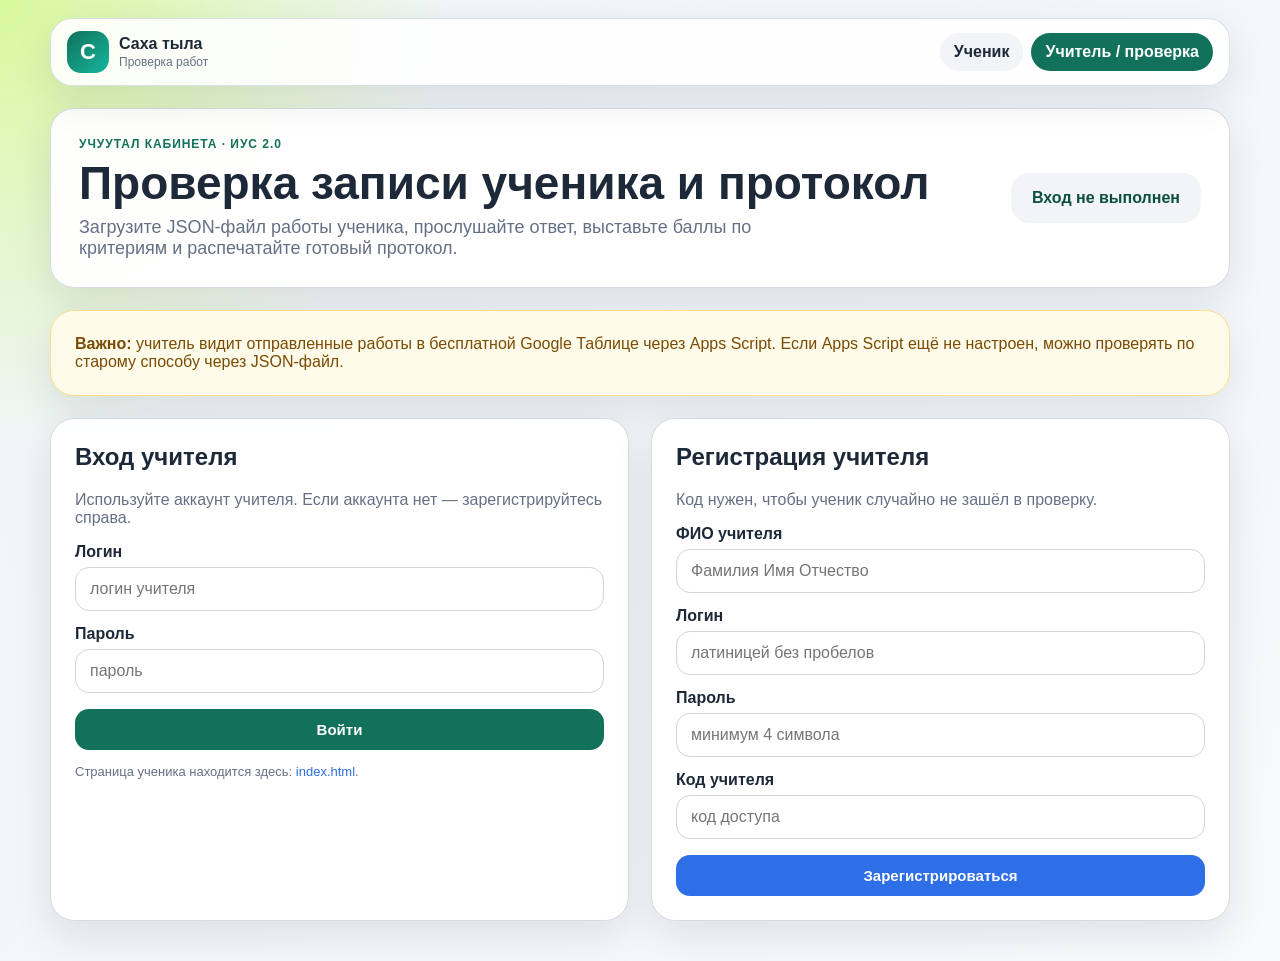
==== expert.html @ 9da02c31 "Add files via upload" ====
<!DOCTYPE html>
<html lang="sah">
<head>
    <meta charset="UTF-8">
    <meta name="viewport" content="width=device-width, initial-scale=1.0">
    <title>Түмүк собеседование — учитель</title>
    <link rel="stylesheet" href="styles.css">
</head>
<body>
    <header class="topbar">
        <a class="brand" href="index.html" aria-label="На главную">
            <span class="brand-mark">С</span>
            <span>
                <strong>Саха тыла</strong>
                <small>Проверка работ</small>
            </span>
        </a>
        <nav class="topnav">
            <a href="index.html">Ученик</a>
            <a class="active" href="expert.html">Учитель / проверка</a>
        </nav>
    </header>

    <main class="container wide">
        <section class="hero-card">
            <div>
                <p class="eyebrow">Учуутал кабинета · ИУС 2.0</p>
                <h1>Проверка записи ученика и протокол</h1>
                <p class="lead">Загрузите JSON-файл работы ученика, прослушайте ответ, выставьте баллы по критериям и распечатайте готовый протокол.</p>
            </div>
            <div class="status-card" id="session-status">Вход не выполнен</div>
        </section>

        <section class="panel alert-info no-print">
            <strong>Важно:</strong> учитель видит отправленные работы в бесплатной Google Таблице через Apps Script. Если Apps Script ещё не настроен, можно проверять по старому способу через JSON-файл.
        </section>

        <section id="auth-view" class="grid two auth-grid">
            <div class="panel">
                <h2>Вход учителя</h2>
                <p class="muted">Используйте аккаунт учителя. Если аккаунта нет — зарегистрируйтесь справа.</p>
                <label>Логин</label>
                <input id="login-name" type="text" autocomplete="username" placeholder="логин учителя">
                <label>Пароль</label>
                <input id="login-password" type="password" autocomplete="current-password" placeholder="пароль">
                <button class="primary full" onclick="loginTeacher()">Войти</button>
                <p class="hint">Страница ученика находится здесь: <a href="index.html">index.html</a>.</p>
            </div>
            <div class="panel">
                <h2>Регистрация учителя</h2>
                <p class="muted">Код нужен, чтобы ученик случайно не зашёл в проверку.</p>
                <label>ФИО учителя</label>
                <input id="reg-fullname" type="text" placeholder="Фамилия Имя Отчество">
                <label>Логин</label>
                <input id="reg-login" type="text" autocomplete="username" placeholder="латиницей без пробелов">
                <label>Пароль</label>
                <input id="reg-password" type="password" autocomplete="new-password" placeholder="минимум 4 символа">
                <label>Код учителя</label>
                <input id="reg-teacher-code" type="password" placeholder="код доступа">
                <button class="secondary full" onclick="registerTeacher()">Зарегистрироваться</button>
            </div>
        </section>

        <section id="teacher-view" class="hidden">
            <div class="teacher-head panel compact">
                <div>
                    <h2 id="teacher-title">Кабинет учителя</h2>
                    <p class="muted">Загрузите работу ученика или заполните протокол вручную.</p>
                </div>
                <button class="danger-light" onclick="logout()">Выйти</button>
            </div>

            <div class="grid teacher-grid">
                <aside class="panel no-print">
                    <h2>1. Отправленные работы</h2>
                    <button class="primary full" onclick="loadAppsScriptSubmissions()">🔄 Показать отправленные работы</button>
                    <button class="ghost full" onclick="checkAppsScriptConnection()">🔎 Проверить подключение</button>
                    <div id="apps-script-teacher-status" class="hint firebase-teacher-status">Если Apps Script настроен, здесь появятся работы учеников.</div>
                    <div id="apps-script-submissions-list" class="work-list"></div>

                    <h2>2. Работа ученика через JSON</h2>
                    <label class="file-drop">
                        <input id="submission-file" type="file" accept="application/json,.json" onchange="importSubmission(event)">
                        <span>⬆ Загрузить JSON-файл ответа</span>
                    </label>
                    <button class="ghost full" onclick="createBlankProtocol()">Создать пустой протокол</button>
                    <div id="import-info" class="result-box hidden"></div>

                    <h2>3. Аудио</h2>
                    <audio id="student-audio" controls class="full-audio"></audio>
                    <p id="audio-hint" class="hint">После загрузки работы здесь появится запись ученика.</p>

                    <h2>4. Комментарий учителя</h2>
                    <textarea id="teacher-comment" rows="5" placeholder="Замечания, рекомендации, что улучшить"></textarea>
                </aside>

                <section class="panel protocol-panel" id="protocol-print-area">
                    <div class="protocol-header">
                        <div>
                            <p class="eyebrow">Боротокуол</p>
                            <h1>Түмүк собеседование сыанабылын боротокуола</h1>
                        </div>
                        <div class="verdict-card" id="verdict">БАРЫТА ТУРУОРУЛЛА ИЛИК</div>
                    </div>

                    <div class="student-form grid three">
                        <label>Ученик<input id="student-name" type="text" placeholder="ФИО ученика" oninput="refreshProtocol()"></label>
                        <label>Класс<input id="student-class" type="text" placeholder="9А" oninput="refreshProtocol()"></label>
                        <label>Задание<input id="task-title" type="text" placeholder="Задание" oninput="refreshProtocol()"></label>
                    </div>

                    <div id="criteria-list" class="criteria-list"></div>

                    <div class="score-footer">
                        <div>
                            <span>Уопсай балл</span>
                            <strong><span id="total-score">0</span> / 16</strong>
                        </div>
                        <div>
                            <span>Дата проверки</span>
                            <strong id="check-date"></strong>
                        </div>
                    </div>

                    <div class="print-comment">
                        <h3>Комментарий учителя</h3>
                        <p id="print-comment-text">—</p>
                    </div>

                    <div class="buttons no-print protocol-actions">
                        <button class="secondary" onclick="saveCheckResult()">💾 Сохранить результат</button>
                        <button class="primary" onclick="exportProtocol()">⬇ Скачать протокол</button>
                        <button onclick="window.print()">🖨️ Печать</button>
                    </div>
                </section>
            </div>


            <section class="panel no-print task-editor-panel">
                <h2>Редактор заданий для ученика</h2>
                <p class="muted">Здесь можно менять тексты заданий, инструкции и время. После сохранения ученик увидит новые задания на главной странице.</p>
                <div class="buttons protocol-actions">
                    <button class="primary" onclick="loadTasksEditor()">🔄 Загрузить задания</button>
                    <button class="ghost" onclick="resetTasksToDefault()">↩ Вернуть пример 8 класса</button>
                </div>
                <div id="tasks-editor-status" class="hint firebase-teacher-status">Задания хранятся в листе <strong>tasks</strong> Google Таблицы.</div>
                <div id="tasks-editor-list" class="task-editor-list"></div>
            </section>

            <section class="panel no-print">
                <h2>Сохранённые проверки в этом браузере</h2>
                <div id="saved-results" class="saved-list"></div>
            </section>
        </section>
    </main>

    <div id="toast" class="toast hidden"></div>
    <script src="apps-script-config.js"></script>

    <script>
        const TEACHER_CODE = "SAHA2026";
        const USERS_KEY = "saha_exam_users_v2";
        const SESSION_KEY = "saha_exam_session_v2";
        const RESULTS_KEY = "saha_exam_results_v2";
        const APPS_SCRIPT_FALLBACK_MESSAGE = "Apps Script не настроен. Заполните apps-script-config.js или загрузите JSON-файл.";

        const criteria = [
            { group: "1 сорудах. Тэкиһи ааҕыы (ИЧ)", items: [
                { code: "ИЧ1", text: "Ааҕыы интонацията сөп түбэһэр", score: 1 },
                { code: "ИЧ2", text: "Тэми батыһан сөпкө ааҕыы", score: 1 }
            ]},
            { group: "2 сорудах. Тэкиһи кэпсээһин (ИП)", items: [
                { code: "ИП1", text: "Сүрүн санаалары барытын эттэ", score: 2 },
                { code: "ИП2", text: "Сыыһа өйдөбүлү киллэрбэтэ", score: 1 },
                { code: "ИП3", text: "Цитатаны сөпкө туттубут", score: 1 },
                { code: "ИП4", text: "Цитатаны уган кэпсииригэр сыыспыта суох", score: 1 }
            ]},
            { group: "3 сорудах. Монолог (ИМ)", items: [
                { code: "ИМ1", text: "Сорудаҕы толордо, 10-тан тахса этии", score: 1 },
                { code: "ИМ2", text: "Этиилэр логика өттүнэн сөптөр", score: 1 },
                { code: "ИМ3", text: "Тыл арааһын сөпкө туттуу", score: 1 }
            ]},
            { group: "4 сорудах. Диалог (ИД)", items: [
                { code: "ИД1", text: "Ыйытыыларга толору хоруйдаата", score: 1 },
                { code: "ИД2", text: "Саҥарар култууратын тутуста", score: 1 }
            ]},
            { group: "Саҥа таба иһиллиитэ уонна грамотноһа (Р)", items: [
                { code: "Р1", text: "Грамматика сыыһата суох", score: 1 },
                { code: "Р2", text: "Тыллары сөпкө туттуу", score: 1 },
                { code: "Р3", text: "Орфоэпия сыыһата суох", score: 1 },
                { code: "Р4", text: "Тыл ситимэ сөпкө тутуллубут", score: 1 },
                { code: "Р5", text: "Саҥарыы тэмигэр сыыһа суох", score: 1 }
            ]}
        ];

        let currentUser = null;
        let currentSubmission = null;

        function getUsers() {
            return JSON.parse(localStorage.getItem(USERS_KEY) || "[]");
        }

        function saveUsers(users) {
            localStorage.setItem(USERS_KEY, JSON.stringify(users));
        }

        async function hashPassword(value) {
            if (window.crypto && crypto.subtle) {
                const data = new TextEncoder().encode(value);
                const hash = await crypto.subtle.digest("SHA-256", data);
                return Array.from(new Uint8Array(hash)).map(b => b.toString(16).padStart(2, "0")).join("");
            }
            return btoa(unescape(encodeURIComponent(value)));
        }

        function makeId(prefix) {
            return prefix + "-" + Date.now().toString(36) + "-" + Math.random().toString(36).slice(2, 8);
        }

        function showToast(message, type = "ok") {
            const toast = document.getElementById("toast");
            toast.textContent = message;
            toast.className = "toast " + type;
            setTimeout(() => toast.className = "toast hidden", 3200);
        }

        function getAppsScriptUrl() {
            const rawUrl = String(window.APPS_SCRIPT_WEB_APP_URL || "").trim();
            if (!rawUrl) return "";
            return rawUrl.replace(/\/dev(\?.*)?$/, "/exec").replace(/\?.*$/, "");
        }

        function isAppsScriptConfigured() {
            const url = getAppsScriptUrl();
            return Boolean(url && (url.startsWith("https://script.google.com/") || url.startsWith("https://script.googleusercontent.com/")));
        }

        function setAppsScriptTeacherStatus(message, type = "") {
            const box = document.getElementById("apps-script-teacher-status");
            if (!box) return;
            box.textContent = message;
            box.className = "hint firebase-teacher-status " + type;
        }

        function appsScriptJsonp(action, params = {}) {
            return new Promise((resolve, reject) => {
                if (!isAppsScriptConfigured()) {
                    reject(new Error("Apps Script не настроен"));
                    return;
                }
                const callbackName = "iusCallback_" + Date.now() + "_" + Math.random().toString(36).slice(2);
                const query = new URLSearchParams({
                    action,
                    token: window.APPS_SCRIPT_TOKEN || "IUS2026",
                    callback: callbackName,
                    _: Date.now().toString(),
                    ...params
                });
                const script = document.createElement("script");
                const cleanup = () => {
                    delete window[callbackName];
                    script.remove();
                };
                window[callbackName] = data => {
                    cleanup();
                    resolve(data);
                };
                script.onerror = () => {
                    cleanup();
                    reject(new Error("Не удалось получить ответ Apps Script"));
                };
                script.src = getAppsScriptUrl() + "?" + query.toString();
                document.body.appendChild(script);
            });
        }

        async function postToAppsScript(action, payload) {
            if (!isAppsScriptConfigured()) throw new Error("Apps Script не настроен");
            await fetch(window.APPS_SCRIPT_WEB_APP_URL, {
                method: "POST",
                mode: "no-cors",
                headers: { "Content-Type": "text/plain;charset=utf-8" },
                body: JSON.stringify({ app: "saha-exam-v2", action, token: window.APPS_SCRIPT_TOKEN || "IUS2026", ...payload })
            });
        }

        function formatDateTime(value) {
            if (!value) return "—";
            try { return new Date(value).toLocaleString("ru-RU"); }
            catch (error) { return "—"; }
        }

        async function registerTeacher() {
            const fullName = document.getElementById("reg-fullname").value.trim();
            const login = document.getElementById("reg-login").value.trim().toLowerCase();
            const password = document.getElementById("reg-password").value;
            const teacherCode = document.getElementById("reg-teacher-code").value.trim();

            if (!fullName || !login || !password) return showToast("Заполните ФИО, логин и пароль", "error");
            if (password.length < 4) return showToast("Пароль должен быть минимум 4 символа", "error");
            if (teacherCode !== TEACHER_CODE) return showToast("Неверный код учителя", "error");

            const users = getUsers();
            if (users.some(user => user.login === login)) return showToast("Такой логин уже есть", "error");

            const user = {
                id: makeId("teacher"),
                role: "teacher",
                fullName,
                className: "",
                login,
                passwordHash: await hashPassword(password),
                createdAt: new Date().toISOString()
            };
            users.push(user);
            saveUsers(users);
            localStorage.setItem(SESSION_KEY, JSON.stringify({ userId: user.id }));
            showToast("Регистрация выполнена");
            startSession(user);
        }

        async function loginTeacher() {
            const login = document.getElementById("login-name").value.trim().toLowerCase();
            const password = document.getElementById("login-password").value;
            const passwordHash = await hashPassword(password);
            const user = getUsers().find(item => item.login === login && item.role === "teacher" && item.passwordHash === passwordHash);
            if (!user) return showToast("Логин или пароль неверный", "error");
            localStorage.setItem(SESSION_KEY, JSON.stringify({ userId: user.id }));
            startSession(user);
        }

        function restoreSession() {
            const session = JSON.parse(localStorage.getItem(SESSION_KEY) || "null");
            if (!session) return;
            const user = getUsers().find(item => item.id === session.userId);
            if (!user || user.role !== "teacher") return;
            startSession(user);
        }

        function startSession(user) {
            currentUser = user;
            document.getElementById("auth-view").classList.add("hidden");
            document.getElementById("teacher-view").classList.remove("hidden");
            document.getElementById("session-status").textContent = user.fullName;
            document.getElementById("teacher-title").textContent = `Кабинет учителя: ${user.fullName}`;
            renderCriteria();
            createBlankProtocol();
            renderSavedResults();
            if (isAppsScriptConfigured()) {
                loadAppsScriptSubmissions();
                loadTasksEditor();
            } else {
                setAppsScriptTeacherStatus("Apps Script пока не настроен. Работы можно загрузить через JSON-файл.");
            }
        }

        function logout() {
            localStorage.removeItem(SESSION_KEY);
            location.reload();
        }

        function renderCriteria() {
            const list = document.getElementById("criteria-list");
            list.innerHTML = criteria.map((group, groupIndex) => `
                <section class="criteria-group">
                    <h3>${group.group}</h3>
                    ${group.items.map((item, itemIndex) => `
                        <label class="criterion">
                            <input type="checkbox" class="score" data-code="${item.code}" data-score="${item.score}" onchange="calcTotal()">
                            <span><strong>${item.code}</strong> ${item.text}</span>
                            <em>${item.score} балл${item.score > 1 ? "а" : ""}</em>
                        </label>
                    `).join("")}
                </section>
            `).join("");
            calcTotal();
        }

        function calcTotal() {
            let total = 0;
            document.querySelectorAll(".score").forEach(box => {
                if (box.checked) total += Number(box.dataset.score || 0);
            });
            document.getElementById("total-score").textContent = total;
            const verdict = document.getElementById("verdict");
            if (total >= 10) {
                verdict.textContent = "ЗАЧЁТ 🎉";
                verdict.className = "verdict-card ok";
            } else if (total === 0) {
                verdict.textContent = "БАРЫТА ТУРУОРУЛЛА ИЛИК";
                verdict.className = "verdict-card";
            } else {
                verdict.textContent = "НЕЗАЧЁТ ❌";
                verdict.className = "verdict-card bad";
            }
            refreshProtocol();
        }

        function applySubmissionData(data, sourceLabel = "Работа ученика") {
            if (data.type !== "student-submission" || !data.student || !data.audio) {
                showToast("Это не файл работы ученика", "error");
                return false;
            }
            currentSubmission = data;
            document.getElementById("student-name").value = data.student.fullName || "";
            document.getElementById("student-class").value = data.student.className || "";
            document.getElementById("task-title").value = data.task?.title || "";
            const audioSrc = data.audio.dataUrl || data.audio.directUrl || data.audio.fileUrl || "";
            document.getElementById("student-audio").src = audioSrc;
            document.getElementById("audio-hint").textContent = data.audioError
                ? `Работа пришла, но аудио не сохранилось: ${data.audioError}`
                : `Файл: ${data.audio.fileName || "аудио"}`;
            const importInfo = document.getElementById("import-info");
            importInfo.classList.remove("hidden");
            const infoLines = [
                sourceLabel,
                `Ученик: ${data.student.fullName || "—"}`,
                `Класс: ${data.student.className || "—"}`,
                `Задание: ${data.task?.title || "—"}`,
                `Отправлено: ${formatDateTime(data.sentAt || data.createdAt)}`,
                `Комментарий ученика: ${data.note || "—"}`
            ];
            if (data.audioError) infoLines.push(`Ошибка аудио: ${data.audioError}`);
            importInfo.textContent = infoLines.join("\n");
            clearScores();
            refreshProtocol();
            showToast("Работа ученика загружена");
            return true;
        }

        function importSubmission(event) {
            const file = event.target.files[0];
            if (!file) return;
            const reader = new FileReader();
            reader.onload = () => {
                try {
                    const data = JSON.parse(reader.result);
                    applySubmissionData(data, "Работа из JSON-файла");
                } catch (error) {
                    showToast("Не удалось прочитать JSON-файл", "error");
                }
            };
            reader.readAsText(file, "utf-8");
        }

        async function checkAppsScriptConnection() {
            if (!isAppsScriptConfigured()) {
                setAppsScriptTeacherStatus(APPS_SCRIPT_FALLBACK_MESSAGE, "error");
                return;
            }
            setAppsScriptTeacherStatus("Проверяем подключение...");
            try {
                const response = await appsScriptJsonp("ping");
                if (!response || !response.ok) throw new Error(response?.error || "Нет ответа");
                setAppsScriptTeacherStatus(`Подключение работает. В таблице строк: ${response.count || 0}`);
                showToast("Apps Script подключён");
            } catch (error) {
                console.error(error);
                setAppsScriptTeacherStatus("Подключение не работает: " + (error.message || error), "error");
            }
        }

        async function loadAppsScriptSubmissions() {
            const list = document.getElementById("apps-script-submissions-list");
            list.innerHTML = "";
            if (!isAppsScriptConfigured()) {
                setAppsScriptTeacherStatus(APPS_SCRIPT_FALLBACK_MESSAGE, "error");
                return;
            }
            setAppsScriptTeacherStatus("Загружаем отправленные работы...");
            try {
                const response = await appsScriptJsonp("list", { limit: "30" });
                if (!response || !response.ok) throw new Error(response?.error || "Ошибка Apps Script");
                const rows = response.items || [];
                if (!rows.length) {
                    setAppsScriptTeacherStatus("Пока нет отправленных работ.");
                    return;
                }
                setAppsScriptTeacherStatus(`Найдено работ: ${rows.length}`);
                list.innerHTML = rows.map(data => `
                    <div class="work-card">
                        <strong>${escapeHTML(data.student?.fullName || "Без имени")}</strong>
                        <span>${escapeHTML(data.student?.className || "—")} · ${escapeHTML(data.task?.title || "Задание")} · ${formatDateTime(data.sentAt || data.createdAt)}</span>
                        <em>${data.status === "checked" ? "Проверено" : (data.audioError ? "Пришла без аудио" : "Ожидает проверки")}</em>
                        <button class="ghost full" onclick="openAppsScriptSubmission('${escapeHTML(data.id)}')">Открыть работу</button>
                    </div>
                `).join("");
            } catch (error) {
                console.error(error);
                setAppsScriptTeacherStatus("Не удалось загрузить работы. Проверьте ссылку Apps Script и доступ к веб-приложению.", "error");
            }
        }

        async function openAppsScriptSubmission(id) {
            if (!isAppsScriptConfigured()) return showToast("Apps Script не настроен", "error");
            try {
                const response = await appsScriptJsonp("get", { id });
                if (!response || !response.ok || !response.item) throw new Error(response?.error || "Работа не найдена");
                const data = response.item;
                data.appsScriptId = id;
                applySubmissionData(data, "Работа из общей Google Таблицы");
            } catch (error) {
                console.error(error);
                showToast("Не удалось открыть работу", "error");
            }
        }


        function setTasksEditorStatus(message, type = "") {
            const box = document.getElementById("tasks-editor-status");
            if (!box) return;
            box.textContent = message;
            box.className = "hint firebase-teacher-status " + type;
        }

        function escapeAttr(value) {
            return escapeHTML(value).replace(/\n/g, "&#10;");
        }

        async function loadTasksEditor() {
            const box = document.getElementById("tasks-editor-list");
            if (!box) return;
            if (!isAppsScriptConfigured()) {
                setTasksEditorStatus("Apps Script не настроен. Задания можно будет менять после подключения apps-script-config.js", "error");
                return;
            }
            setTasksEditorStatus("Загружаем задания из Google Таблицы...");
            try {
                const response = await appsScriptJsonp("tasks");
                if (!response || !response.ok) throw new Error(response?.error || "Ошибка загрузки заданий");
                const tasks = response.tasks || [];
                if (!tasks.length) {
                    box.innerHTML = "<p class='muted'>Заданий пока нет.</p>";
                    return;
                }
                setTasksEditorStatus(`Заданий загружено: ${tasks.length}. Можно редактировать и сохранять.`);
                box.innerHTML = tasks.map((task, idx) => renderTaskEditorCard(task, idx)).join("");
            } catch (error) {
                console.error(error);
                setTasksEditorStatus("Не удалось загрузить задания. Проверьте Code.gs и новое развертывание.", "error");
            }
        }

        function renderTaskEditorCard(task, idx) {
            const id = escapeHTML(task.id || ("task-" + (idx + 1)));
            const prefix = "edit-" + id.replace(/[^A-Za-z0-9_-]/g, "_");
            return `
                <div class="task-editor-card" data-task-id="${id}" data-prefix="${prefix}">
                    <div class="task-editor-head">
                        <h3>${escapeHTML(task.order || idx + 1)}. ${escapeHTML(task.title || "Задание")}</h3>
                        <button class="secondary" onclick="saveTaskFromEditor('${id}', '${prefix}')">💾 Сохранить задание</button>
                    </div>
                    <div class="grid three">
                        <label>Порядок<input id="${prefix}-order" type="number" min="1" value="${escapeAttr(task.order || idx + 1)}"></label>
                        <label>Короткое название<input id="${prefix}-shortTitle" type="text" value="${escapeAttr(task.shortTitle || "")}" placeholder="Например: Ааҕыы"></label>
                        <label>Тип
                            <select id="${prefix}-mode">
                                <option value="reading" ${task.mode === "reading" ? "selected" : ""}>Чтение</option>
                                <option value="retell" ${task.mode === "retell" ? "selected" : ""}>Пересказ</option>
                                <option value="monologue" ${task.mode === "monologue" ? "selected" : ""}>Монолог</option>
                                <option value="dialogue" ${task.mode === "dialogue" ? "selected" : ""}>Диалог</option>
                            </select>
                        </label>
                    </div>
                    <div class="grid two">
                        <label>Подготовка, секунд<input id="${prefix}-prep" type="number" min="0" value="${escapeAttr(task.prep || 0)}"></label>
                        <label>Ответ, секунд<input id="${prefix}-answer" type="number" min="30" value="${escapeAttr(task.answer || 180)}"></label>
                    </div>
                    <label>Полное название задания<input id="${prefix}-title" type="text" value="${escapeAttr(task.title || "")}"></label>
                    <label>Инструкция ученику<textarea id="${prefix}-instruction" rows="4">${escapeHTML(task.instruction || "")}</textarea></label>
                    <label>Текст / тема / вопросы<textarea id="${prefix}-content" rows="10">${escapeHTML(task.content || "")}</textarea></label>
                </div>
            `;
        }

        function collectTaskFromEditor(taskId, prefix) {
            return {
                id: taskId,
                order: Number(document.getElementById(prefix + "-order").value || 1),
                shortTitle: document.getElementById(prefix + "-shortTitle").value.trim(),
                mode: document.getElementById(prefix + "-mode").value,
                prep: Number(document.getElementById(prefix + "-prep").value || 0),
                answer: Number(document.getElementById(prefix + "-answer").value || 180),
                title: document.getElementById(prefix + "-title").value.trim(),
                instruction: document.getElementById(prefix + "-instruction").value,
                content: document.getElementById(prefix + "-content").value
            };
        }

        function postToAppsScriptByForm(payload) {
            return new Promise((resolve, reject) => {
                if (!isAppsScriptConfigured()) return reject(new Error("Apps Script не настроен"));
                const iframeName = "iusTeacherFrame_" + Date.now();
                const iframe = document.createElement("iframe");
                iframe.name = iframeName;
                iframe.style.display = "none";
                const form = document.createElement("form");
                form.method = "POST";
                form.action = getAppsScriptUrl();
                form.target = iframeName;
                form.enctype = "application/x-www-form-urlencoded";
                form.style.display = "none";
                const input = document.createElement("input");
                input.type = "hidden";
                input.name = "payload";
                input.value = JSON.stringify(payload);
                form.appendChild(input);
                let finished = false;
                const cleanup = () => setTimeout(() => { form.remove(); iframe.remove(); }, 1000);
                iframe.onload = () => { if (!finished) { finished = true; cleanup(); resolve(); } };
                document.body.appendChild(iframe);
                document.body.appendChild(form);
                form.submit();
                setTimeout(() => { if (!finished) { finished = true; cleanup(); resolve(); } }, 4500);
            });
        }

        async function saveTaskFromEditor(taskId, prefix) {
            try {
                const task = collectTaskFromEditor(taskId, prefix);
                if (!task.title) return showToast("Введите название задания", "error");
                setTasksEditorStatus("Сохраняем задание...");
                await postToAppsScriptByForm({ app: "saha-exam-v2", action: "saveTask", task });
                showToast("Задание сохранено");
                setTimeout(loadTasksEditor, 900);
            } catch (error) {
                console.error(error);
                setTasksEditorStatus("Не удалось сохранить задание. Проверьте Apps Script и развертывание.", "error");
                showToast("Не удалось сохранить задание", "error");
            }
        }

        async function resetTasksToDefault() {
            if (!confirm("Вернуть примерные задания 8 класса? Ваши текущие тексты будут заменены.")) return;
            try {
                setTasksEditorStatus("Возвращаем примерные задания...");
                await postToAppsScriptByForm({ app: "saha-exam-v2", action: "resetTasks" });
                showToast("Задания возвращены");
                setTimeout(loadTasksEditor, 900);
            } catch (error) {
                console.error(error);
                showToast("Не удалось вернуть задания", "error");
            }
        }

        function createBlankProtocol() {
            currentSubmission = null;
            document.getElementById("student-name").value = "";
            document.getElementById("student-class").value = "";
            document.getElementById("task-title").value = "";
            document.getElementById("student-audio").removeAttribute("src");
            document.getElementById("audio-hint").textContent = "После загрузки работы здесь появится запись ученика.";
            document.getElementById("import-info").classList.add("hidden");
            document.getElementById("import-info").textContent = "";
            document.getElementById("teacher-comment").value = "";
            clearScores();
            refreshProtocol();
        }

        function clearScores() {
            document.querySelectorAll(".score").forEach(box => box.checked = false);
            calcTotal();
        }

        function refreshProtocol() {
            document.getElementById("check-date").textContent = new Date().toLocaleDateString("ru-RU");
            const comment = document.getElementById("teacher-comment")?.value.trim();
            document.getElementById("print-comment-text").textContent = comment || "—";
        }

        document.addEventListener("input", event => {
            if (event.target && event.target.id === "teacher-comment") refreshProtocol();
        });

        function collectResult() {
            const selected = Array.from(document.querySelectorAll(".score"))
                .filter(box => box.checked)
                .map(box => ({ code: box.dataset.code, score: Number(box.dataset.score) }));
            const total = selected.reduce((sum, item) => sum + item.score, 0);
            return {
                app: "saha-exam-v2",
                type: "teacher-result",
                version: 2,
                id: makeId("result"),
                checkedAt: new Date().toISOString(),
                teacher: { id: currentUser.id, fullName: currentUser.fullName, login: currentUser.login },
                student: {
                    fullName: document.getElementById("student-name").value.trim(),
                    className: document.getElementById("student-class").value.trim()
                },
                taskTitle: document.getElementById("task-title").value.trim(),
                selected,
                total,
                maxTotal: 16,
                verdict: total >= 10 ? "ЗАЧЁТ" : "НЕЗАЧЁТ",
                teacherComment: document.getElementById("teacher-comment").value.trim(),
                sourceSubmissionId: currentSubmission?.id || null,
                sourceAppsScriptId: currentSubmission?.appsScriptId || currentSubmission?.id || null
            };
        }

        async function saveCheckResult() {
            const result = collectResult();
            if (!result.student.fullName) return showToast("Укажите ФИО ученика", "error");
            const saved = JSON.parse(localStorage.getItem(RESULTS_KEY) || "[]");
            saved.unshift(result);
            localStorage.setItem(RESULTS_KEY, JSON.stringify(saved.slice(0, 50)));
            renderSavedResults();

            if (result.sourceAppsScriptId && isAppsScriptConfigured()) {
                try {
                    await postToAppsScript("saveResult", {
                        submissionId: result.sourceAppsScriptId,
                        result: {
                            status: "checked",
                            checkedAt: result.checkedAt,
                            teacher: result.teacher,
                            total: result.total,
                            maxTotal: result.maxTotal,
                            verdict: result.verdict,
                            teacherComment: result.teacherComment,
                            selected: result.selected
                        }
                    });
                    loadAppsScriptSubmissions();
                    showToast("Результат сохранён и отмечен в Google Таблице");
                    return;
                } catch (error) {
                    console.error(error);
                    showToast("Сохранено в браузере, но не удалось обновить Google Таблицу", "warn");
                    return;
                }
            }
            showToast("Результат сохранён в этом браузере");
        }

        function exportProtocol() {
            const result = collectResult();
            if (!result.student.fullName) return showToast("Укажите ФИО ученика", "error");
            const html = `<!DOCTYPE html><html lang="ru"><head><meta charset="UTF-8"><title>Протокол проверки</title><style>
                body{font-family:Arial,sans-serif;line-height:1.5;padding:30px;color:#111} h1{text-align:center} table{width:100%;border-collapse:collapse;margin-top:20px}td,th{border:1px solid #999;padding:8px;text-align:left}.ok{color:#14883f}.bad{color:#b42318}.total{font-size:22px;font-weight:bold}
            </style></head><body>
                <h1>Түмүк собеседование сыанабылын боротокуола</h1>
                <p><strong>Ученик:</strong> ${escapeHTML(result.student.fullName)}</p>
                <p><strong>Класс:</strong> ${escapeHTML(result.student.className || "—")}</p>
                <p><strong>Задание:</strong> ${escapeHTML(result.taskTitle || "—")}</p>
                <p><strong>Учитель:</strong> ${escapeHTML(result.teacher.fullName)}</p>
                <p><strong>Дата:</strong> ${new Date(result.checkedAt).toLocaleString("ru-RU")}</p>
                <table><tr><th>Критерий</th><th>Балл</th></tr>
                    ${criteria.flatMap(group => group.items).map(item => {
                        const found = result.selected.find(s => s.code === item.code);
                        return `<tr><td>${item.code} — ${escapeHTML(item.text)}</td><td>${found ? item.score : 0}</td></tr>`;
                    }).join("")}
                </table>
                <p class="total">Итого: ${result.total} / ${result.maxTotal}</p>
                <h2 class="${result.total >= 10 ? "ok" : "bad"}">${result.verdict}</h2>
                <h3>Комментарий учителя</h3><p>${escapeHTML(result.teacherComment || "—")}</p>
            </body></html>`;
            const safeName = (result.student.fullName || "protocol").replace(/[^А-Яа-яA-Za-z0-9_-]+/g, "_");
            downloadFile(html, `протокол_${safeName}.html`, "text/html;charset=utf-8");
            showToast("Протокол скачан");
        }

        function renderSavedResults() {
            const box = document.getElementById("saved-results");
            const saved = JSON.parse(localStorage.getItem(RESULTS_KEY) || "[]");
            if (!saved.length) {
                box.innerHTML = "<p class='muted'>Пока нет сохранённых проверок.</p>";
                return;
            }
            box.innerHTML = saved.map(item => `
                <div class="saved-item">
                    <strong>${escapeHTML(item.student.fullName || "Без имени")}</strong>
                    <span>${escapeHTML(item.student.className || "—")} · ${item.total}/16 · ${item.verdict}</span>
                    <small>${new Date(item.checkedAt).toLocaleString("ru-RU")}</small>
                </div>
            `).join("");
        }

        function downloadFile(content, filename, type) {
            const blob = new Blob([content], { type });
            const url = URL.createObjectURL(blob);
            const link = document.createElement("a");
            link.href = url;
            link.download = filename;
            document.body.appendChild(link);
            link.click();
            link.remove();
            URL.revokeObjectURL(url);
        }

        function escapeHTML(value) {
            return String(value || "").replace(/[&<>'"]/g, char => ({
                "&": "&amp;", "<": "&lt;", ">": "&gt;", "'": "&#39;", '"': "&quot;"
            }[char]));
        }

        restoreSession();
    </script>
</body>
</html>
---- styles.css ----
:root {
    --bg: #eef4f8;
    --card: #ffffff;
    --text: #1d2939;
    --muted: #667085;
    --line: #d0d5dd;
    --primary: #12715b;
    --primary-dark: #0b4f41;
    --secondary: #2e6ee6;
    --danger: #d92d20;
    --warning: #f79009;
    --ok-bg: #ecfdf3;
    --bad-bg: #fef3f2;
    --shadow: 0 14px 40px rgba(16, 24, 40, 0.10);
}

* { box-sizing: border-box; }

body {
    margin: 0;
    font-family: Arial, "Noto Sans", sans-serif;
    background: radial-gradient(circle at top left, #d9f99d 0, transparent 28%), linear-gradient(135deg, #eef4f8 0%, #f8fafc 100%);
    color: var(--text);
    min-height: 100vh;
}

a { color: var(--secondary); text-decoration: none; }
a:hover { text-decoration: underline; }

.topbar {
    width: min(1180px, calc(100% - 32px));
    margin: 18px auto 0;
    display: flex;
    justify-content: space-between;
    align-items: center;
    gap: 16px;
    background: rgba(255,255,255,0.88);
    backdrop-filter: blur(8px);
    border: 1px solid rgba(208,213,221,0.75);
    border-radius: 22px;
    padding: 12px 16px;
    box-shadow: var(--shadow);
}

.brand {
    display: inline-flex;
    align-items: center;
    gap: 10px;
    color: var(--text);
}
.brand:hover { text-decoration: none; }
.brand-mark {
    width: 42px;
    height: 42px;
    border-radius: 14px;
    background: linear-gradient(135deg, var(--primary), #15b79e);
    color: white;
    display: grid;
    place-items: center;
    font-weight: 800;
    font-size: 22px;
}
.brand small { display: block; color: var(--muted); font-size: 12px; margin-top: 2px; }

.topnav { display: flex; gap: 8px; flex-wrap: wrap; justify-content: flex-end; }
.topnav a {
    color: var(--text);
    padding: 10px 14px;
    border-radius: 999px;
    background: #f2f4f7;
    font-weight: 700;
}
.topnav a.active, .topnav a:hover {
    background: var(--primary);
    color: white;
    text-decoration: none;
}

.container {
    width: min(1180px, calc(100% - 32px));
    margin: 22px auto 40px;
}
.container.wide { max-width: 1180px; }

.hero-card, .panel, .task-box, .controls-box {
    background: rgba(255,255,255,0.95);
    border: 1px solid rgba(208,213,221,0.85);
    border-radius: 24px;
    box-shadow: var(--shadow);
}

.hero-card {
    padding: 28px;
    display: flex;
    justify-content: space-between;
    align-items: center;
    gap: 24px;
    margin-bottom: 22px;
}

.eyebrow {
    margin: 0 0 8px;
    color: var(--primary);
    text-transform: uppercase;
    letter-spacing: .08em;
    font-size: 12px;
    font-weight: 800;
}

h1, h2, h3 { color: #1d2939; }
h1 { margin: 0 0 10px; font-size: clamp(28px, 4vw, 46px); line-height: 1.05; }
h2 { margin-top: 0; }
.lead { color: var(--muted); font-size: 18px; margin: 0; max-width: 760px; }
.muted, .hint { color: var(--muted); }
.hint { font-size: 13px; line-height: 1.45; }
.center { text-align: center; }

.status-card {
    min-width: 190px;
    padding: 16px;
    background: #f2f4f7;
    border-radius: 18px;
    text-align: center;
    font-weight: 800;
    color: var(--primary-dark);
}

.grid { display: grid; gap: 22px; }
.grid.two { grid-template-columns: repeat(2, minmax(0, 1fr)); }
.grid.three { grid-template-columns: repeat(3, minmax(0, 1fr)); }
.main-grid { grid-template-columns: minmax(0, 1fr) 360px; align-items: start; }
.teacher-grid { grid-template-columns: 360px minmax(0, 1fr); align-items: start; }

.panel { padding: 24px; }
.panel.compact {
    display: flex;
    justify-content: space-between;
    align-items: center;
    gap: 16px;
    margin-bottom: 22px;
}

label { display: block; margin: 14px 0 6px; font-weight: 700; }
input, select, textarea {
    width: 100%;
    border: 1px solid var(--line);
    border-radius: 14px;
    padding: 12px 14px;
    font: inherit;
    background: white;
    color: var(--text);
}
textarea { resize: vertical; }
input:focus, select:focus, textarea:focus {
    outline: 3px solid rgba(18,113,91,.16);
    border-color: var(--primary);
}

button {
    border: 0;
    border-radius: 14px;
    padding: 12px 18px;
    cursor: pointer;
    font-weight: 800;
    font-size: 15px;
    background: #e4e7ec;
    color: var(--text);
    transition: transform .08s ease, filter .15s ease;
}
button:hover { filter: brightness(.98); }
button:active { transform: translateY(1px); }
button:disabled { background: #d0d5dd !important; color: #667085 !important; cursor: not-allowed; }
button.primary { background: var(--primary); color: white; }
button.secondary { background: var(--secondary); color: white; }
button.ghost { background: #f2f4f7; color: #344054; }
button.danger-light { background: #fee4e2; color: var(--danger); }
.full { width: 100%; margin-top: 16px; }
.buttons { display: flex; gap: 12px; justify-content: center; flex-wrap: wrap; }
.buttons.stacked { flex-direction: column; }

.hidden { display: none !important; }
.auth-grid { align-items: stretch; }

.tabs {
    display: grid;
    grid-template-columns: repeat(4, minmax(0, 1fr));
    gap: 10px;
    margin-bottom: 18px;
}
.tab-btn {
    padding: 14px 10px;
    border-radius: 18px;
    background: #e4e7ec;
    text-align: center;
}
.tab-btn span { color: var(--muted); font-size: 12px; }
.tab-btn.active {
    background: var(--primary);
    color: white;
}
.tab-btn.active span { color: rgba(255,255,255,.78); }

.task-box {
    padding: 28px;
    min-height: 420px;
    line-height: 1.75;
}
.task-header { display: flex; gap: 14px; align-items: center; flex-wrap: wrap; }
.badge {
    display: inline-flex;
    padding: 6px 10px;
    border-radius: 999px;
    background: #d1fadf;
    color: var(--primary-dark);
    font-weight: 800;
    font-size: 13px;
}
.instruction {
    color: #344054;
    border-left: 5px solid var(--secondary);
    padding: 14px 16px;
    background: #f8fbff;
    border-radius: 12px;
}
.content-body {
    margin-top: 20px;
    font-size: 1.12em;
    line-height: 1.7;
}

.controls-box {
    padding: 22px;
    position: sticky;
    top: 16px;
}
.timer-card {
    display: grid;
    place-items: center;
    gap: 8px;
    background: #f8fafc;
    border: 1px solid var(--line);
    border-radius: 20px;
    padding: 20px;
    margin-bottom: 16px;
}
.timer-card span { color: var(--muted); font-weight: 700; }
.timer-card strong { color: var(--danger); font-size: 44px; letter-spacing: .03em; }
.record-off { background: var(--danger); color: white; }
.ready-btn { background: var(--warning); color: #111; }
.record-on { background: #b42318; color: white; animation: blink 1s infinite; }
.result-box {
    margin-top: 18px;
    background: #f8fafc;
    padding: 16px;
    border-radius: 18px;
    border: 1px dashed var(--primary);
}
audio { width: 100%; margin: 10px 0; }
.full-audio { margin-top: 0; }

.file-drop {
    display: grid;
    place-items: center;
    min-height: 118px;
    border: 2px dashed var(--secondary);
    border-radius: 18px;
    background: #eff6ff;
    color: var(--secondary);
    text-align: center;
    cursor: pointer;
    margin: 12px 0 16px;
}
.file-drop input { display: none; }
.file-drop span { font-weight: 800; }

.protocol-panel { padding: 26px; }
.protocol-header {
    display: flex;
    justify-content: space-between;
    gap: 18px;
    align-items: flex-start;
    border-bottom: 1px solid var(--line);
    padding-bottom: 18px;
    margin-bottom: 18px;
}
.protocol-header h1 { font-size: clamp(22px, 3vw, 34px); }
.verdict-card {
    min-width: 180px;
    padding: 14px;
    border-radius: 18px;
    background: #f2f4f7;
    color: var(--muted);
    text-align: center;
    font-weight: 900;
}
.verdict-card.ok { background: var(--ok-bg); color: var(--primary); }
.verdict-card.bad { background: var(--bad-bg); color: var(--danger); }

.student-form label { margin: 0; }
.student-form input { margin-top: 6px; }
.criteria-list { margin-top: 24px; }
.criteria-group {
    padding: 16px;
    border: 1px solid var(--line);
    border-radius: 18px;
    margin-bottom: 14px;
    background: #fcfcfd;
}
.criteria-group h3 { margin: 0 0 10px; }
.criterion {
    display: grid;
    grid-template-columns: 26px 1fr auto;
    align-items: center;
    gap: 10px;
    margin: 0;
    padding: 9px 0;
    border-top: 1px solid #edf0f4;
    font-weight: 500;
}
.criterion:first-of-type { border-top: 0; }
.criterion input { width: 18px; height: 18px; }
.criterion em { color: var(--muted); font-style: normal; font-weight: 800; }
.score-footer {
    display: flex;
    justify-content: space-between;
    gap: 14px;
    background: #f8fafc;
    border-radius: 20px;
    padding: 18px;
    margin-top: 18px;
}
.score-footer span { display: block; color: var(--muted); }
.score-footer strong { font-size: 24px; }
.print-comment {
    margin-top: 18px;
    padding: 16px;
    border-radius: 18px;
    border: 1px solid var(--line);
}
.protocol-actions { margin-top: 18px; justify-content: flex-start; }

.saved-list { display: grid; gap: 10px; }
.saved-item {
    display: grid;
    grid-template-columns: 1fr auto auto;
    gap: 12px;
    align-items: center;
    padding: 12px;
    border: 1px solid var(--line);
    border-radius: 14px;
    background: #fcfcfd;
}
.saved-item span { color: var(--muted); }
.saved-item small { color: var(--muted); }

.toast {
    position: fixed;
    right: 20px;
    bottom: 20px;
    max-width: min(420px, calc(100% - 40px));
    padding: 14px 18px;
    border-radius: 16px;
    box-shadow: var(--shadow);
    background: var(--primary);
    color: white;
    font-weight: 800;
    z-index: 1000;
}
.toast.error { background: var(--danger); }
.toast.warn { background: var(--warning); color: #111; }

@keyframes blink {
    0% { opacity: 1; }
    50% { opacity: .58; }
    100% { opacity: 1; }
}

@media (max-width: 900px) {
    .topbar, .hero-card, .panel.compact { flex-direction: column; align-items: stretch; }
    .grid.two, .grid.three, .main-grid, .teacher-grid { grid-template-columns: 1fr; }
    .controls-box { position: static; }
    .tabs { grid-template-columns: repeat(2, minmax(0, 1fr)); }
    .protocol-header, .score-footer { flex-direction: column; }
    .saved-item { grid-template-columns: 1fr; }
}

@media (max-width: 560px) {
    .topbar, .container { width: min(100% - 18px, 1180px); }
    .hero-card, .panel, .task-box, .controls-box { border-radius: 18px; padding: 18px; }
    .timer-card strong { font-size: 36px; }
    .tabs { grid-template-columns: 1fr; }
    .topnav a { width: 100%; text-align: center; }
}

@media print {
    body { background: white; }
    .topbar, .hero-card, .no-print, .teacher-head, #auth-view, .toast { display: none !important; }
    .container { width: 100%; margin: 0; }
    .teacher-grid { display: block; }
    .protocol-panel { box-shadow: none; border: 0; padding: 0; }
    .criterion { break-inside: avoid; }
}


/* Обновление: понятная стартовая страница и безопасный блок импорта */
.choice-grid {
    display: grid;
    grid-template-columns: repeat(2, minmax(0, 1fr));
    gap: 22px;
    margin-bottom: 22px;
}

.choice-card {
    background: rgba(255,255,255,0.95);
    border: 1px solid rgba(208,213,221,0.85);
    border-radius: 24px;
    box-shadow: var(--shadow);
    padding: 28px;
    min-height: 260px;
    display: flex;
    flex-direction: column;
    justify-content: space-between;
}

.choice-icon {
    width: 58px;
    height: 58px;
    display: grid;
    place-items: center;
    border-radius: 18px;
    background: #f2f4f7;
    font-size: 30px;
    margin-bottom: 12px;
}

.button-link {
    display: inline-flex;
    justify-content: center;
    align-items: center;
    border-radius: 14px;
    padding: 12px 18px;
    cursor: pointer;
    font-weight: 800;
    font-size: 15px;
    text-decoration: none;
}
.button-link:hover { text-decoration: none; filter: brightness(.98); }
.button-link.primary { background: var(--primary); color: white; }
.button-link.secondary { background: var(--secondary); color: white; }

.project-info {
    margin-bottom: 22px;
}

.project-info p {
    line-height: 1.65;
}

.step-list {
    display: flex;
    gap: 10px;
    flex-wrap: wrap;
    margin: 18px 0;
}

.step-list span {
    background: #f2f4f7;
    border: 1px solid var(--line);
    border-radius: 999px;
    padding: 8px 12px;
    font-weight: 800;
    color: var(--primary-dark);
}

.back-line {
    margin-bottom: 12px;
}

.alert-info {
    margin-bottom: 22px;
    background: #fffbeb;
    border-color: #fedf89;
    color: #7a4b00;
}

#import-info {
    white-space: pre-line;
}


/* Общая база: Google Таблица + Apps Script */
.apps-script-teacher-status {
    margin: 10px 0 14px;
    padding: 10px 12px;
    border-radius: 12px;
    background: #f8fafc;
    border: 1px solid var(--line);
}
.apps-script-teacher-status.error {
    background: var(--bad-bg);
    color: var(--danger);
    border-color: #fecdca;
}
.work-list {
    display: grid;
    gap: 10px;
    margin: 12px 0 22px;
}
.work-card {
    border: 1px solid var(--line);
    border-radius: 16px;
    background: #fcfcfd;
    padding: 12px;
    display: grid;
    gap: 6px;
}
.work-card strong {
    color: var(--text);
}
.work-card span, .work-card em {
    color: var(--muted);
    font-style: normal;
    font-size: 13px;
}


@media (max-width: 900px) {
    .choice-grid { grid-template-columns: 1fr; }
}


.task-editor-panel { margin-top: 22px; }
.task-editor-list { display: grid; gap: 18px; margin-top: 18px; }
.task-editor-card {
    border: 1px solid var(--line);
    border-radius: 20px;
    padding: 18px;
    background: #fcfcfd;
}
.task-editor-head {
    display: flex;
    align-items: center;
    justify-content: space-between;
    gap: 12px;
    margin-bottom: 12px;
}
.task-editor-head h3 { margin: 0; }
.task-editor-card textarea { min-height: 120px; }
.task-editor-card textarea[id$="-content"] { min-height: 220px; }
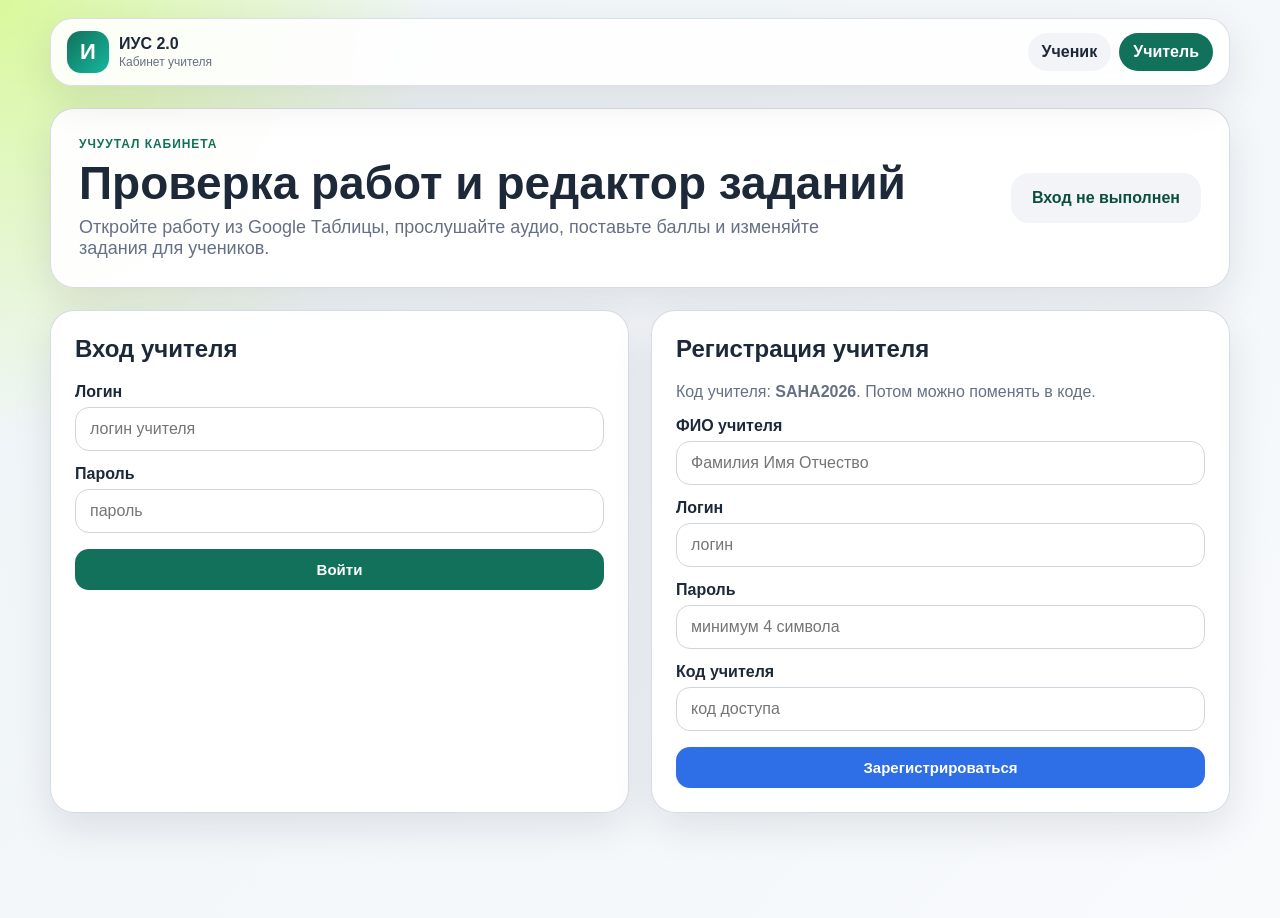
==== commit aa4ed4e5: "Add files via upload" ====
--- a/expert.html
+++ b/expert.html
@@ -1,801 +1,216 @@
 <!DOCTYPE html>
 <html lang="sah">
 <head>
-    <meta charset="UTF-8">
-    <meta name="viewport" content="width=device-width, initial-scale=1.0">
-    <title>Түмүк собеседование — учитель</title>
-    <link rel="stylesheet" href="styles.css">
+  <meta charset="UTF-8">
+  <meta name="viewport" content="width=device-width, initial-scale=1.0">
+  <title>ИУС 2.0 — учитель</title>
+  <link rel="stylesheet" href="styles.css">
 </head>
 <body>
-    <header class="topbar">
-        <a class="brand" href="index.html" aria-label="На главную">
-            <span class="brand-mark">С</span>
-            <span>
-                <strong>Саха тыла</strong>
-                <small>Проверка работ</small>
-            </span>
-        </a>
-        <nav class="topnav">
-            <a href="index.html">Ученик</a>
-            <a class="active" href="expert.html">Учитель / проверка</a>
-        </nav>
-    </header>
-
-    <main class="container wide">
-        <section class="hero-card">
-            <div>
-                <p class="eyebrow">Учуутал кабинета · ИУС 2.0</p>
-                <h1>Проверка записи ученика и протокол</h1>
-                <p class="lead">Загрузите JSON-файл работы ученика, прослушайте ответ, выставьте баллы по критериям и распечатайте готовый протокол.</p>
-            </div>
-            <div class="status-card" id="session-status">Вход не выполнен</div>
-        </section>
-
-        <section class="panel alert-info no-print">
-            <strong>Важно:</strong> учитель видит отправленные работы в бесплатной Google Таблице через Apps Script. Если Apps Script ещё не настроен, можно проверять по старому способу через JSON-файл.
-        </section>
-
-        <section id="auth-view" class="grid two auth-grid">
-            <div class="panel">
-                <h2>Вход учителя</h2>
-                <p class="muted">Используйте аккаунт учителя. Если аккаунта нет — зарегистрируйтесь справа.</p>
-                <label>Логин</label>
-                <input id="login-name" type="text" autocomplete="username" placeholder="логин учителя">
-                <label>Пароль</label>
-                <input id="login-password" type="password" autocomplete="current-password" placeholder="пароль">
-                <button class="primary full" onclick="loginTeacher()">Войти</button>
-                <p class="hint">Страница ученика находится здесь: <a href="index.html">index.html</a>.</p>
-            </div>
-            <div class="panel">
-                <h2>Регистрация учителя</h2>
-                <p class="muted">Код нужен, чтобы ученик случайно не зашёл в проверку.</p>
-                <label>ФИО учителя</label>
-                <input id="reg-fullname" type="text" placeholder="Фамилия Имя Отчество">
-                <label>Логин</label>
-                <input id="reg-login" type="text" autocomplete="username" placeholder="латиницей без пробелов">
-                <label>Пароль</label>
-                <input id="reg-password" type="password" autocomplete="new-password" placeholder="минимум 4 символа">
-                <label>Код учителя</label>
-                <input id="reg-teacher-code" type="password" placeholder="код доступа">
-                <button class="secondary full" onclick="registerTeacher()">Зарегистрироваться</button>
-            </div>
-        </section>
-
-        <section id="teacher-view" class="hidden">
-            <div class="teacher-head panel compact">
-                <div>
-                    <h2 id="teacher-title">Кабинет учителя</h2>
-                    <p class="muted">Загрузите работу ученика или заполните протокол вручную.</p>
-                </div>
-                <button class="danger-light" onclick="logout()">Выйти</button>
-            </div>
-
-            <div class="grid teacher-grid">
-                <aside class="panel no-print">
-                    <h2>1. Отправленные работы</h2>
-                    <button class="primary full" onclick="loadAppsScriptSubmissions()">🔄 Показать отправленные работы</button>
-                    <button class="ghost full" onclick="checkAppsScriptConnection()">🔎 Проверить подключение</button>
-                    <div id="apps-script-teacher-status" class="hint firebase-teacher-status">Если Apps Script настроен, здесь появятся работы учеников.</div>
-                    <div id="apps-script-submissions-list" class="work-list"></div>
-
-                    <h2>2. Работа ученика через JSON</h2>
-                    <label class="file-drop">
-                        <input id="submission-file" type="file" accept="application/json,.json" onchange="importSubmission(event)">
-                        <span>⬆ Загрузить JSON-файл ответа</span>
-                    </label>
-                    <button class="ghost full" onclick="createBlankProtocol()">Создать пустой протокол</button>
-                    <div id="import-info" class="result-box hidden"></div>
-
-                    <h2>3. Аудио</h2>
-                    <audio id="student-audio" controls class="full-audio"></audio>
-                    <p id="audio-hint" class="hint">После загрузки работы здесь появится запись ученика.</p>
-
-                    <h2>4. Комментарий учителя</h2>
-                    <textarea id="teacher-comment" rows="5" placeholder="Замечания, рекомендации, что улучшить"></textarea>
-                </aside>
-
-                <section class="panel protocol-panel" id="protocol-print-area">
-                    <div class="protocol-header">
-                        <div>
-                            <p class="eyebrow">Боротокуол</p>
-                            <h1>Түмүк собеседование сыанабылын боротокуола</h1>
-                        </div>
-                        <div class="verdict-card" id="verdict">БАРЫТА ТУРУОРУЛЛА ИЛИК</div>
-                    </div>
-
-                    <div class="student-form grid three">
-                        <label>Ученик<input id="student-name" type="text" placeholder="ФИО ученика" oninput="refreshProtocol()"></label>
-                        <label>Класс<input id="student-class" type="text" placeholder="9А" oninput="refreshProtocol()"></label>
-                        <label>Задание<input id="task-title" type="text" placeholder="Задание" oninput="refreshProtocol()"></label>
-                    </div>
-
-                    <div id="criteria-list" class="criteria-list"></div>
-
-                    <div class="score-footer">
-                        <div>
-                            <span>Уопсай балл</span>
-                            <strong><span id="total-score">0</span> / 16</strong>
-                        </div>
-                        <div>
-                            <span>Дата проверки</span>
-                            <strong id="check-date"></strong>
-                        </div>
-                    </div>
-
-                    <div class="print-comment">
-                        <h3>Комментарий учителя</h3>
-                        <p id="print-comment-text">—</p>
-                    </div>
-
-                    <div class="buttons no-print protocol-actions">
-                        <button class="secondary" onclick="saveCheckResult()">💾 Сохранить результат</button>
-                        <button class="primary" onclick="exportProtocol()">⬇ Скачать протокол</button>
-                        <button onclick="window.print()">🖨️ Печать</button>
-                    </div>
-                </section>
-            </div>
-
-
-            <section class="panel no-print task-editor-panel">
-                <h2>Редактор заданий для ученика</h2>
-                <p class="muted">Здесь можно менять тексты заданий, инструкции и время. После сохранения ученик увидит новые задания на главной странице.</p>
-                <div class="buttons protocol-actions">
-                    <button class="primary" onclick="loadTasksEditor()">🔄 Загрузить задания</button>
-                    <button class="ghost" onclick="resetTasksToDefault()">↩ Вернуть пример 8 класса</button>
-                </div>
-                <div id="tasks-editor-status" class="hint firebase-teacher-status">Задания хранятся в листе <strong>tasks</strong> Google Таблицы.</div>
-                <div id="tasks-editor-list" class="task-editor-list"></div>
-            </section>
-
-            <section class="panel no-print">
-                <h2>Сохранённые проверки в этом браузере</h2>
-                <div id="saved-results" class="saved-list"></div>
-            </section>
-        </section>
-    </main>
-
-    <div id="toast" class="toast hidden"></div>
-    <script src="apps-script-config.js"></script>
-
-    <script>
-        const TEACHER_CODE = "SAHA2026";
-        const USERS_KEY = "saha_exam_users_v2";
-        const SESSION_KEY = "saha_exam_session_v2";
-        const RESULTS_KEY = "saha_exam_results_v2";
-        const APPS_SCRIPT_FALLBACK_MESSAGE = "Apps Script не настроен. Заполните apps-script-config.js или загрузите JSON-файл.";
-
-        const criteria = [
-            { group: "1 сорудах. Тэкиһи ааҕыы (ИЧ)", items: [
-                { code: "ИЧ1", text: "Ааҕыы интонацията сөп түбэһэр", score: 1 },
-                { code: "ИЧ2", text: "Тэми батыһан сөпкө ааҕыы", score: 1 }
-            ]},
-            { group: "2 сорудах. Тэкиһи кэпсээһин (ИП)", items: [
-                { code: "ИП1", text: "Сүрүн санаалары барытын эттэ", score: 2 },
-                { code: "ИП2", text: "Сыыһа өйдөбүлү киллэрбэтэ", score: 1 },
-                { code: "ИП3", text: "Цитатаны сөпкө туттубут", score: 1 },
-                { code: "ИП4", text: "Цитатаны уган кэпсииригэр сыыспыта суох", score: 1 }
-            ]},
-            { group: "3 сорудах. Монолог (ИМ)", items: [
-                { code: "ИМ1", text: "Сорудаҕы толордо, 10-тан тахса этии", score: 1 },
-                { code: "ИМ2", text: "Этиилэр логика өттүнэн сөптөр", score: 1 },
-                { code: "ИМ3", text: "Тыл арааһын сөпкө туттуу", score: 1 }
-            ]},
-            { group: "4 сорудах. Диалог (ИД)", items: [
-                { code: "ИД1", text: "Ыйытыыларга толору хоруйдаата", score: 1 },
-                { code: "ИД2", text: "Саҥарар култууратын тутуста", score: 1 }
-            ]},
-            { group: "Саҥа таба иһиллиитэ уонна грамотноһа (Р)", items: [
-                { code: "Р1", text: "Грамматика сыыһата суох", score: 1 },
-                { code: "Р2", text: "Тыллары сөпкө туттуу", score: 1 },
-                { code: "Р3", text: "Орфоэпия сыыһата суох", score: 1 },
-                { code: "Р4", text: "Тыл ситимэ сөпкө тутуллубут", score: 1 },
-                { code: "Р5", text: "Саҥарыы тэмигэр сыыһа суох", score: 1 }
-            ]}
-        ];
-
-        let currentUser = null;
-        let currentSubmission = null;
-
-        function getUsers() {
-            return JSON.parse(localStorage.getItem(USERS_KEY) || "[]");
-        }
-
-        function saveUsers(users) {
-            localStorage.setItem(USERS_KEY, JSON.stringify(users));
-        }
-
-        async function hashPassword(value) {
-            if (window.crypto && crypto.subtle) {
-                const data = new TextEncoder().encode(value);
-                const hash = await crypto.subtle.digest("SHA-256", data);
-                return Array.from(new Uint8Array(hash)).map(b => b.toString(16).padStart(2, "0")).join("");
-            }
-            return btoa(unescape(encodeURIComponent(value)));
-        }
-
-        function makeId(prefix) {
-            return prefix + "-" + Date.now().toString(36) + "-" + Math.random().toString(36).slice(2, 8);
-        }
-
-        function showToast(message, type = "ok") {
-            const toast = document.getElementById("toast");
-            toast.textContent = message;
-            toast.className = "toast " + type;
-            setTimeout(() => toast.className = "toast hidden", 3200);
-        }
-
-        function getAppsScriptUrl() {
-            const rawUrl = String(window.APPS_SCRIPT_WEB_APP_URL || "").trim();
-            if (!rawUrl) return "";
-            return rawUrl.replace(/\/dev(\?.*)?$/, "/exec").replace(/\?.*$/, "");
-        }
-
-        function isAppsScriptConfigured() {
-            const url = getAppsScriptUrl();
-            return Boolean(url && (url.startsWith("https://script.google.com/") || url.startsWith("https://script.googleusercontent.com/")));
-        }
-
-        function setAppsScriptTeacherStatus(message, type = "") {
-            const box = document.getElementById("apps-script-teacher-status");
-            if (!box) return;
-            box.textContent = message;
-            box.className = "hint firebase-teacher-status " + type;
-        }
-
-        function appsScriptJsonp(action, params = {}) {
-            return new Promise((resolve, reject) => {
-                if (!isAppsScriptConfigured()) {
-                    reject(new Error("Apps Script не настроен"));
-                    return;
-                }
-                const callbackName = "iusCallback_" + Date.now() + "_" + Math.random().toString(36).slice(2);
-                const query = new URLSearchParams({
-                    action,
-                    token: window.APPS_SCRIPT_TOKEN || "IUS2026",
-                    callback: callbackName,
-                    _: Date.now().toString(),
-                    ...params
-                });
-                const script = document.createElement("script");
-                const cleanup = () => {
-                    delete window[callbackName];
-                    script.remove();
-                };
-                window[callbackName] = data => {
-                    cleanup();
-                    resolve(data);
-                };
-                script.onerror = () => {
-                    cleanup();
-                    reject(new Error("Не удалось получить ответ Apps Script"));
-                };
-                script.src = getAppsScriptUrl() + "?" + query.toString();
-                document.body.appendChild(script);
-            });
-        }
-
-        async function postToAppsScript(action, payload) {
-            if (!isAppsScriptConfigured()) throw new Error("Apps Script не настроен");
-            await fetch(window.APPS_SCRIPT_WEB_APP_URL, {
-                method: "POST",
-                mode: "no-cors",
-                headers: { "Content-Type": "text/plain;charset=utf-8" },
-                body: JSON.stringify({ app: "saha-exam-v2", action, token: window.APPS_SCRIPT_TOKEN || "IUS2026", ...payload })
-            });
-        }
-
-        function formatDateTime(value) {
-            if (!value) return "—";
-            try { return new Date(value).toLocaleString("ru-RU"); }
-            catch (error) { return "—"; }
-        }
-
-        async function registerTeacher() {
-            const fullName = document.getElementById("reg-fullname").value.trim();
-            const login = document.getElementById("reg-login").value.trim().toLowerCase();
-            const password = document.getElementById("reg-password").value;
-            const teacherCode = document.getElementById("reg-teacher-code").value.trim();
-
-            if (!fullName || !login || !password) return showToast("Заполните ФИО, логин и пароль", "error");
-            if (password.length < 4) return showToast("Пароль должен быть минимум 4 символа", "error");
-            if (teacherCode !== TEACHER_CODE) return showToast("Неверный код учителя", "error");
-
-            const users = getUsers();
-            if (users.some(user => user.login === login)) return showToast("Такой логин уже есть", "error");
-
-            const user = {
-                id: makeId("teacher"),
-                role: "teacher",
-                fullName,
-                className: "",
-                login,
-                passwordHash: await hashPassword(password),
-                createdAt: new Date().toISOString()
-            };
-            users.push(user);
-            saveUsers(users);
-            localStorage.setItem(SESSION_KEY, JSON.stringify({ userId: user.id }));
-            showToast("Регистрация выполнена");
-            startSession(user);
-        }
-
-        async function loginTeacher() {
-            const login = document.getElementById("login-name").value.trim().toLowerCase();
-            const password = document.getElementById("login-password").value;
-            const passwordHash = await hashPassword(password);
-            const user = getUsers().find(item => item.login === login && item.role === "teacher" && item.passwordHash === passwordHash);
-            if (!user) return showToast("Логин или пароль неверный", "error");
-            localStorage.setItem(SESSION_KEY, JSON.stringify({ userId: user.id }));
-            startSession(user);
-        }
-
-        function restoreSession() {
-            const session = JSON.parse(localStorage.getItem(SESSION_KEY) || "null");
-            if (!session) return;
-            const user = getUsers().find(item => item.id === session.userId);
-            if (!user || user.role !== "teacher") return;
-            startSession(user);
-        }
-
-        function startSession(user) {
-            currentUser = user;
-            document.getElementById("auth-view").classList.add("hidden");
-            document.getElementById("teacher-view").classList.remove("hidden");
-            document.getElementById("session-status").textContent = user.fullName;
-            document.getElementById("teacher-title").textContent = `Кабинет учителя: ${user.fullName}`;
-            renderCriteria();
-            createBlankProtocol();
-            renderSavedResults();
-            if (isAppsScriptConfigured()) {
-                loadAppsScriptSubmissions();
-                loadTasksEditor();
-            } else {
-                setAppsScriptTeacherStatus("Apps Script пока не настроен. Работы можно загрузить через JSON-файл.");
-            }
-        }
-
-        function logout() {
-            localStorage.removeItem(SESSION_KEY);
-            location.reload();
-        }
-
-        function renderCriteria() {
-            const list = document.getElementById("criteria-list");
-            list.innerHTML = criteria.map((group, groupIndex) => `
-                <section class="criteria-group">
-                    <h3>${group.group}</h3>
-                    ${group.items.map((item, itemIndex) => `
-                        <label class="criterion">
-                            <input type="checkbox" class="score" data-code="${item.code}" data-score="${item.score}" onchange="calcTotal()">
-                            <span><strong>${item.code}</strong> ${item.text}</span>
-                            <em>${item.score} балл${item.score > 1 ? "а" : ""}</em>
-                        </label>
-                    `).join("")}
-                </section>
-            `).join("");
-            calcTotal();
-        }
-
-        function calcTotal() {
-            let total = 0;
-            document.querySelectorAll(".score").forEach(box => {
-                if (box.checked) total += Number(box.dataset.score || 0);
-            });
-            document.getElementById("total-score").textContent = total;
-            const verdict = document.getElementById("verdict");
-            if (total >= 10) {
-                verdict.textContent = "ЗАЧЁТ 🎉";
-                verdict.className = "verdict-card ok";
-            } else if (total === 0) {
-                verdict.textContent = "БАРЫТА ТУРУОРУЛЛА ИЛИК";
-                verdict.className = "verdict-card";
-            } else {
-                verdict.textContent = "НЕЗАЧЁТ ❌";
-                verdict.className = "verdict-card bad";
-            }
-            refreshProtocol();
-        }
-
-        function applySubmissionData(data, sourceLabel = "Работа ученика") {
-            if (data.type !== "student-submission" || !data.student || !data.audio) {
-                showToast("Это не файл работы ученика", "error");
-                return false;
-            }
-            currentSubmission = data;
-            document.getElementById("student-name").value = data.student.fullName || "";
-            document.getElementById("student-class").value = data.student.className || "";
-            document.getElementById("task-title").value = data.task?.title || "";
-            const audioSrc = data.audio.dataUrl || data.audio.directUrl || data.audio.fileUrl || "";
-            document.getElementById("student-audio").src = audioSrc;
-            document.getElementById("audio-hint").textContent = data.audioError
-                ? `Работа пришла, но аудио не сохранилось: ${data.audioError}`
-                : `Файл: ${data.audio.fileName || "аудио"}`;
-            const importInfo = document.getElementById("import-info");
-            importInfo.classList.remove("hidden");
-            const infoLines = [
-                sourceLabel,
-                `Ученик: ${data.student.fullName || "—"}`,
-                `Класс: ${data.student.className || "—"}`,
-                `Задание: ${data.task?.title || "—"}`,
-                `Отправлено: ${formatDateTime(data.sentAt || data.createdAt)}`,
-                `Комментарий ученика: ${data.note || "—"}`
-            ];
-            if (data.audioError) infoLines.push(`Ошибка аудио: ${data.audioError}`);
-            importInfo.textContent = infoLines.join("\n");
-            clearScores();
-            refreshProtocol();
-            showToast("Работа ученика загружена");
-            return true;
-        }
-
-        function importSubmission(event) {
-            const file = event.target.files[0];
-            if (!file) return;
-            const reader = new FileReader();
-            reader.onload = () => {
-                try {
-                    const data = JSON.parse(reader.result);
-                    applySubmissionData(data, "Работа из JSON-файла");
-                } catch (error) {
-                    showToast("Не удалось прочитать JSON-файл", "error");
-                }
-            };
-            reader.readAsText(file, "utf-8");
-        }
-
-        async function checkAppsScriptConnection() {
-            if (!isAppsScriptConfigured()) {
-                setAppsScriptTeacherStatus(APPS_SCRIPT_FALLBACK_MESSAGE, "error");
-                return;
-            }
-            setAppsScriptTeacherStatus("Проверяем подключение...");
-            try {
-                const response = await appsScriptJsonp("ping");
-                if (!response || !response.ok) throw new Error(response?.error || "Нет ответа");
-                setAppsScriptTeacherStatus(`Подключение работает. В таблице строк: ${response.count || 0}`);
-                showToast("Apps Script подключён");
-            } catch (error) {
-                console.error(error);
-                setAppsScriptTeacherStatus("Подключение не работает: " + (error.message || error), "error");
-            }
-        }
-
-        async function loadAppsScriptSubmissions() {
-            const list = document.getElementById("apps-script-submissions-list");
-            list.innerHTML = "";
-            if (!isAppsScriptConfigured()) {
-                setAppsScriptTeacherStatus(APPS_SCRIPT_FALLBACK_MESSAGE, "error");
-                return;
-            }
-            setAppsScriptTeacherStatus("Загружаем отправленные работы...");
-            try {
-                const response = await appsScriptJsonp("list", { limit: "30" });
-                if (!response || !response.ok) throw new Error(response?.error || "Ошибка Apps Script");
-                const rows = response.items || [];
-                if (!rows.length) {
-                    setAppsScriptTeacherStatus("Пока нет отправленных работ.");
-                    return;
-                }
-                setAppsScriptTeacherStatus(`Найдено работ: ${rows.length}`);
-                list.innerHTML = rows.map(data => `
-                    <div class="work-card">
-                        <strong>${escapeHTML(data.student?.fullName || "Без имени")}</strong>
-                        <span>${escapeHTML(data.student?.className || "—")} · ${escapeHTML(data.task?.title || "Задание")} · ${formatDateTime(data.sentAt || data.createdAt)}</span>
-                        <em>${data.status === "checked" ? "Проверено" : (data.audioError ? "Пришла без аудио" : "Ожидает проверки")}</em>
-                        <button class="ghost full" onclick="openAppsScriptSubmission('${escapeHTML(data.id)}')">Открыть работу</button>
-                    </div>
-                `).join("");
-            } catch (error) {
-                console.error(error);
-                setAppsScriptTeacherStatus("Не удалось загрузить работы. Проверьте ссылку Apps Script и доступ к веб-приложению.", "error");
-            }
-        }
-
-        async function openAppsScriptSubmission(id) {
-            if (!isAppsScriptConfigured()) return showToast("Apps Script не настроен", "error");
-            try {
-                const response = await appsScriptJsonp("get", { id });
-                if (!response || !response.ok || !response.item) throw new Error(response?.error || "Работа не найдена");
-                const data = response.item;
-                data.appsScriptId = id;
-                applySubmissionData(data, "Работа из общей Google Таблицы");
-            } catch (error) {
-                console.error(error);
-                showToast("Не удалось открыть работу", "error");
-            }
-        }
-
-
-        function setTasksEditorStatus(message, type = "") {
-            const box = document.getElementById("tasks-editor-status");
-            if (!box) return;
-            box.textContent = message;
-            box.className = "hint firebase-teacher-status " + type;
-        }
-
-        function escapeAttr(value) {
-            return escapeHTML(value).replace(/\n/g, "&#10;");
-        }
-
-        async function loadTasksEditor() {
-            const box = document.getElementById("tasks-editor-list");
-            if (!box) return;
-            if (!isAppsScriptConfigured()) {
-                setTasksEditorStatus("Apps Script не настроен. Задания можно будет менять после подключения apps-script-config.js", "error");
-                return;
-            }
-            setTasksEditorStatus("Загружаем задания из Google Таблицы...");
-            try {
-                const response = await appsScriptJsonp("tasks");
-                if (!response || !response.ok) throw new Error(response?.error || "Ошибка загрузки заданий");
-                const tasks = response.tasks || [];
-                if (!tasks.length) {
-                    box.innerHTML = "<p class='muted'>Заданий пока нет.</p>";
-                    return;
-                }
-                setTasksEditorStatus(`Заданий загружено: ${tasks.length}. Можно редактировать и сохранять.`);
-                box.innerHTML = tasks.map((task, idx) => renderTaskEditorCard(task, idx)).join("");
-            } catch (error) {
-                console.error(error);
-                setTasksEditorStatus("Не удалось загрузить задания. Проверьте Code.gs и новое развертывание.", "error");
-            }
-        }
-
-        function renderTaskEditorCard(task, idx) {
-            const id = escapeHTML(task.id || ("task-" + (idx + 1)));
-            const prefix = "edit-" + id.replace(/[^A-Za-z0-9_-]/g, "_");
-            return `
-                <div class="task-editor-card" data-task-id="${id}" data-prefix="${prefix}">
-                    <div class="task-editor-head">
-                        <h3>${escapeHTML(task.order || idx + 1)}. ${escapeHTML(task.title || "Задание")}</h3>
-                        <button class="secondary" onclick="saveTaskFromEditor('${id}', '${prefix}')">💾 Сохранить задание</button>
-                    </div>
-                    <div class="grid three">
-                        <label>Порядок<input id="${prefix}-order" type="number" min="1" value="${escapeAttr(task.order || idx + 1)}"></label>
-                        <label>Короткое название<input id="${prefix}-shortTitle" type="text" value="${escapeAttr(task.shortTitle || "")}" placeholder="Например: Ааҕыы"></label>
-                        <label>Тип
-                            <select id="${prefix}-mode">
-                                <option value="reading" ${task.mode === "reading" ? "selected" : ""}>Чтение</option>
-                                <option value="retell" ${task.mode === "retell" ? "selected" : ""}>Пересказ</option>
-                                <option value="monologue" ${task.mode === "monologue" ? "selected" : ""}>Монолог</option>
-                                <option value="dialogue" ${task.mode === "dialogue" ? "selected" : ""}>Диалог</option>
-                            </select>
-                        </label>
-                    </div>
-                    <div class="grid two">
-                        <label>Подготовка, секунд<input id="${prefix}-prep" type="number" min="0" value="${escapeAttr(task.prep || 0)}"></label>
-                        <label>Ответ, секунд<input id="${prefix}-answer" type="number" min="30" value="${escapeAttr(task.answer || 180)}"></label>
-                    </div>
-                    <label>Полное название задания<input id="${prefix}-title" type="text" value="${escapeAttr(task.title || "")}"></label>
-                    <label>Инструкция ученику<textarea id="${prefix}-instruction" rows="4">${escapeHTML(task.instruction || "")}</textarea></label>
-                    <label>Текст / тема / вопросы<textarea id="${prefix}-content" rows="10">${escapeHTML(task.content || "")}</textarea></label>
-                </div>
-            `;
-        }
-
-        function collectTaskFromEditor(taskId, prefix) {
-            return {
-                id: taskId,
-                order: Number(document.getElementById(prefix + "-order").value || 1),
-                shortTitle: document.getElementById(prefix + "-shortTitle").value.trim(),
-                mode: document.getElementById(prefix + "-mode").value,
-                prep: Number(document.getElementById(prefix + "-prep").value || 0),
-                answer: Number(document.getElementById(prefix + "-answer").value || 180),
-                title: document.getElementById(prefix + "-title").value.trim(),
-                instruction: document.getElementById(prefix + "-instruction").value,
-                content: document.getElementById(prefix + "-content").value
-            };
-        }
-
-        function postToAppsScriptByForm(payload) {
-            return new Promise((resolve, reject) => {
-                if (!isAppsScriptConfigured()) return reject(new Error("Apps Script не настроен"));
-                const iframeName = "iusTeacherFrame_" + Date.now();
-                const iframe = document.createElement("iframe");
-                iframe.name = iframeName;
-                iframe.style.display = "none";
-                const form = document.createElement("form");
-                form.method = "POST";
-                form.action = getAppsScriptUrl();
-                form.target = iframeName;
-                form.enctype = "application/x-www-form-urlencoded";
-                form.style.display = "none";
-                const input = document.createElement("input");
-                input.type = "hidden";
-                input.name = "payload";
-                input.value = JSON.stringify(payload);
-                form.appendChild(input);
-                let finished = false;
-                const cleanup = () => setTimeout(() => { form.remove(); iframe.remove(); }, 1000);
-                iframe.onload = () => { if (!finished) { finished = true; cleanup(); resolve(); } };
-                document.body.appendChild(iframe);
-                document.body.appendChild(form);
-                form.submit();
-                setTimeout(() => { if (!finished) { finished = true; cleanup(); resolve(); } }, 4500);
-            });
-        }
-
-        async function saveTaskFromEditor(taskId, prefix) {
-            try {
-                const task = collectTaskFromEditor(taskId, prefix);
-                if (!task.title) return showToast("Введите название задания", "error");
-                setTasksEditorStatus("Сохраняем задание...");
-                await postToAppsScriptByForm({ app: "saha-exam-v2", action: "saveTask", task });
-                showToast("Задание сохранено");
-                setTimeout(loadTasksEditor, 900);
-            } catch (error) {
-                console.error(error);
-                setTasksEditorStatus("Не удалось сохранить задание. Проверьте Apps Script и развертывание.", "error");
-                showToast("Не удалось сохранить задание", "error");
-            }
-        }
-
-        async function resetTasksToDefault() {
-            if (!confirm("Вернуть примерные задания 8 класса? Ваши текущие тексты будут заменены.")) return;
-            try {
-                setTasksEditorStatus("Возвращаем примерные задания...");
-                await postToAppsScriptByForm({ app: "saha-exam-v2", action: "resetTasks" });
-                showToast("Задания возвращены");
-                setTimeout(loadTasksEditor, 900);
-            } catch (error) {
-                console.error(error);
-                showToast("Не удалось вернуть задания", "error");
-            }
-        }
-
-        function createBlankProtocol() {
-            currentSubmission = null;
-            document.getElementById("student-name").value = "";
-            document.getElementById("student-class").value = "";
-            document.getElementById("task-title").value = "";
-            document.getElementById("student-audio").removeAttribute("src");
-            document.getElementById("audio-hint").textContent = "После загрузки работы здесь появится запись ученика.";
-            document.getElementById("import-info").classList.add("hidden");
-            document.getElementById("import-info").textContent = "";
-            document.getElementById("teacher-comment").value = "";
-            clearScores();
-            refreshProtocol();
-        }
-
-        function clearScores() {
-            document.querySelectorAll(".score").forEach(box => box.checked = false);
-            calcTotal();
-        }
-
-        function refreshProtocol() {
-            document.getElementById("check-date").textContent = new Date().toLocaleDateString("ru-RU");
-            const comment = document.getElementById("teacher-comment")?.value.trim();
-            document.getElementById("print-comment-text").textContent = comment || "—";
-        }
-
-        document.addEventListener("input", event => {
-            if (event.target && event.target.id === "teacher-comment") refreshProtocol();
-        });
-
-        function collectResult() {
-            const selected = Array.from(document.querySelectorAll(".score"))
-                .filter(box => box.checked)
-                .map(box => ({ code: box.dataset.code, score: Number(box.dataset.score) }));
-            const total = selected.reduce((sum, item) => sum + item.score, 0);
-            return {
-                app: "saha-exam-v2",
-                type: "teacher-result",
-                version: 2,
-                id: makeId("result"),
-                checkedAt: new Date().toISOString(),
-                teacher: { id: currentUser.id, fullName: currentUser.fullName, login: currentUser.login },
-                student: {
-                    fullName: document.getElementById("student-name").value.trim(),
-                    className: document.getElementById("student-class").value.trim()
-                },
-                taskTitle: document.getElementById("task-title").value.trim(),
-                selected,
-                total,
-                maxTotal: 16,
-                verdict: total >= 10 ? "ЗАЧЁТ" : "НЕЗАЧЁТ",
-                teacherComment: document.getElementById("teacher-comment").value.trim(),
-                sourceSubmissionId: currentSubmission?.id || null,
-                sourceAppsScriptId: currentSubmission?.appsScriptId || currentSubmission?.id || null
-            };
-        }
-
-        async function saveCheckResult() {
-            const result = collectResult();
-            if (!result.student.fullName) return showToast("Укажите ФИО ученика", "error");
-            const saved = JSON.parse(localStorage.getItem(RESULTS_KEY) || "[]");
-            saved.unshift(result);
-            localStorage.setItem(RESULTS_KEY, JSON.stringify(saved.slice(0, 50)));
-            renderSavedResults();
-
-            if (result.sourceAppsScriptId && isAppsScriptConfigured()) {
-                try {
-                    await postToAppsScript("saveResult", {
-                        submissionId: result.sourceAppsScriptId,
-                        result: {
-                            status: "checked",
-                            checkedAt: result.checkedAt,
-                            teacher: result.teacher,
-                            total: result.total,
-                            maxTotal: result.maxTotal,
-                            verdict: result.verdict,
-                            teacherComment: result.teacherComment,
-                            selected: result.selected
-                        }
-                    });
-                    loadAppsScriptSubmissions();
-                    showToast("Результат сохранён и отмечен в Google Таблице");
-                    return;
-                } catch (error) {
-                    console.error(error);
-                    showToast("Сохранено в браузере, но не удалось обновить Google Таблицу", "warn");
-                    return;
-                }
-            }
-            showToast("Результат сохранён в этом браузере");
-        }
-
-        function exportProtocol() {
-            const result = collectResult();
-            if (!result.student.fullName) return showToast("Укажите ФИО ученика", "error");
-            const html = `<!DOCTYPE html><html lang="ru"><head><meta charset="UTF-8"><title>Протокол проверки</title><style>
-                body{font-family:Arial,sans-serif;line-height:1.5;padding:30px;color:#111} h1{text-align:center} table{width:100%;border-collapse:collapse;margin-top:20px}td,th{border:1px solid #999;padding:8px;text-align:left}.ok{color:#14883f}.bad{color:#b42318}.total{font-size:22px;font-weight:bold}
-            </style></head><body>
-                <h1>Түмүк собеседование сыанабылын боротокуола</h1>
-                <p><strong>Ученик:</strong> ${escapeHTML(result.student.fullName)}</p>
-                <p><strong>Класс:</strong> ${escapeHTML(result.student.className || "—")}</p>
-                <p><strong>Задание:</strong> ${escapeHTML(result.taskTitle || "—")}</p>
-                <p><strong>Учитель:</strong> ${escapeHTML(result.teacher.fullName)}</p>
-                <p><strong>Дата:</strong> ${new Date(result.checkedAt).toLocaleString("ru-RU")}</p>
-                <table><tr><th>Критерий</th><th>Балл</th></tr>
-                    ${criteria.flatMap(group => group.items).map(item => {
-                        const found = result.selected.find(s => s.code === item.code);
-                        return `<tr><td>${item.code} — ${escapeHTML(item.text)}</td><td>${found ? item.score : 0}</td></tr>`;
-                    }).join("")}
-                </table>
-                <p class="total">Итого: ${result.total} / ${result.maxTotal}</p>
-                <h2 class="${result.total >= 10 ? "ok" : "bad"}">${result.verdict}</h2>
-                <h3>Комментарий учителя</h3><p>${escapeHTML(result.teacherComment || "—")}</p>
-            </body></html>`;
-            const safeName = (result.student.fullName || "protocol").replace(/[^А-Яа-яA-Za-z0-9_-]+/g, "_");
-            downloadFile(html, `протокол_${safeName}.html`, "text/html;charset=utf-8");
-            showToast("Протокол скачан");
-        }
-
-        function renderSavedResults() {
-            const box = document.getElementById("saved-results");
-            const saved = JSON.parse(localStorage.getItem(RESULTS_KEY) || "[]");
-            if (!saved.length) {
-                box.innerHTML = "<p class='muted'>Пока нет сохранённых проверок.</p>";
-                return;
-            }
-            box.innerHTML = saved.map(item => `
-                <div class="saved-item">
-                    <strong>${escapeHTML(item.student.fullName || "Без имени")}</strong>
-                    <span>${escapeHTML(item.student.className || "—")} · ${item.total}/16 · ${item.verdict}</span>
-                    <small>${new Date(item.checkedAt).toLocaleString("ru-RU")}</small>
-                </div>
-            `).join("");
-        }
-
-        function downloadFile(content, filename, type) {
-            const blob = new Blob([content], { type });
-            const url = URL.createObjectURL(blob);
-            const link = document.createElement("a");
-            link.href = url;
-            link.download = filename;
-            document.body.appendChild(link);
-            link.click();
-            link.remove();
-            URL.revokeObjectURL(url);
-        }
-
-        function escapeHTML(value) {
-            return String(value || "").replace(/[&<>'"]/g, char => ({
-                "&": "&amp;", "<": "&lt;", ">": "&gt;", "'": "&#39;", '"': "&quot;"
-            }[char]));
-        }
-
-        restoreSession();
-    </script>
+<header class="topbar">
+  <a class="brand" href="index.html">
+    <span class="brand-mark">И</span>
+    <span><strong>ИУС 2.0</strong><small>Кабинет учителя</small></span>
+  </a>
+  <nav class="topnav">
+    <a href="index.html">Ученик</a>
+    <a class="active" href="expert.html">Учитель</a>
+  </nav>
+</header>
+
+<main class="container wide">
+  <section class="hero-card">
+    <div>
+      <p class="eyebrow">Учуутал кабинета</p>
+      <h1>Проверка работ и редактор заданий</h1>
+      <p class="lead">Откройте работу из Google Таблицы, прослушайте аудио, поставьте баллы и изменяйте задания для учеников.</p>
+    </div>
+    <div class="status-card" id="session-status">Вход не выполнен</div>
+  </section>
+
+  <section id="auth-view" class="grid two auth-grid">
+    <div class="panel">
+      <h2>Вход учителя</h2>
+      <label>Логин</label>
+      <input id="login-name" type="text" placeholder="логин учителя" autocomplete="username">
+      <label>Пароль</label>
+      <input id="login-password" type="password" placeholder="пароль" autocomplete="current-password">
+      <button class="primary full" onclick="loginTeacher()">Войти</button>
+    </div>
+    <div class="panel">
+      <h2>Регистрация учителя</h2>
+      <p class="muted">Код учителя: <strong>SAHA2026</strong>. Потом можно поменять в коде.</p>
+      <label>ФИО учителя</label>
+      <input id="reg-fullname" type="text" placeholder="Фамилия Имя Отчество">
+      <label>Логин</label>
+      <input id="reg-login" type="text" placeholder="логин" autocomplete="username">
+      <label>Пароль</label>
+      <input id="reg-password" type="password" placeholder="минимум 4 символа" autocomplete="new-password">
+      <label>Код учителя</label>
+      <input id="reg-teacher-code" type="password" placeholder="код доступа">
+      <button class="secondary full" onclick="registerTeacher()">Зарегистрироваться</button>
+    </div>
+  </section>
+
+  <section id="teacher-view" class="hidden">
+    <div class="teacher-head panel compact">
+      <div>
+        <h2 id="teacher-title">Кабинет учителя</h2>
+        <p class="muted">Сначала нажмите «Проверить подключение», затем загрузите работы.</p>
+      </div>
+      <button class="danger-light" onclick="logout()">Выйти</button>
+    </div>
+
+    <div class="grid teacher-grid">
+      <aside class="panel no-print">
+        <h2>1. Google Таблица</h2>
+        <button class="secondary full" onclick="checkConnection()">🔎 Проверить подключение</button>
+        <button class="primary full" onclick="loadSubmissions()">🔄 Показать отправленные работы</button>
+        <div id="teacher-status" class="hint status-line">Нажмите проверку подключения.</div>
+        <div id="submissions-list" class="work-list"></div>
+
+        <h2>2. Аудио</h2>
+        <audio id="student-audio" controls class="full-audio"></audio>
+        <p id="audio-hint" class="hint">После открытия работы здесь появится запись.</p>
+
+        <h2>3. JSON запасной вариант</h2>
+        <label class="file-drop">
+          <input id="submission-file" type="file" accept="application/json,.json" onchange="importSubmission(event)">
+          <span>⬆ Загрузить JSON-файл ответа</span>
+        </label>
+
+        <h2>4. Комментарий учителя</h2>
+        <textarea id="teacher-comment" rows="5" placeholder="Замечания, рекомендации"></textarea>
+      </aside>
+
+      <section class="panel protocol-panel" id="protocol-print-area">
+        <div class="protocol-header">
+          <div>
+            <p class="eyebrow">Боротокуол</p>
+            <h1>Түмүк собеседование сыанабылын боротокуола</h1>
+          </div>
+          <div class="verdict-card" id="verdict">БАРЫТА ТУРУОРУЛЛА ИЛИК</div>
+        </div>
+
+        <div id="import-info" class="result-box hidden"></div>
+
+        <div class="student-form grid three">
+          <label>Ученик<input id="student-name" type="text" placeholder="ФИО ученика"></label>
+          <label>Класс<input id="student-class" type="text" placeholder="8А"></label>
+          <label>Задание<input id="task-title" type="text" placeholder="Задание"></label>
+        </div>
+
+        <div id="criteria-list" class="criteria-list"></div>
+
+        <div class="score-footer">
+          <div><span>Уопсай балл</span><strong><span id="total-score">0</span> / 16</strong></div>
+          <div><span>Дата проверки</span><strong id="check-date"></strong></div>
+        </div>
+
+        <div class="print-comment">
+          <h3>Комментарий учителя</h3>
+          <p id="print-comment-text">—</p>
+        </div>
+
+        <div class="buttons no-print protocol-actions">
+          <button class="secondary" onclick="saveCheckResult()">💾 Сохранить результат</button>
+          <button class="primary" onclick="exportProtocol()">⬇ Скачать протокол</button>
+          <button onclick="window.print()">🖨 Печать</button>
+        </div>
+      </section>
+    </div>
+
+    <section class="panel no-print task-editor-panel">
+      <h2>Редактор заданий для ученика</h2>
+      <p class="muted">Задания сохраняются в лист <strong>tasks</strong> Google Таблицы. После сохранения ученик нажимает «Обновить задания» или Ctrl+F5.</p>
+      <div class="grid task-editor-grid">
+        <aside>
+          <button class="secondary full" onclick="loadTasksForEdit()">🔄 Загрузить задания</button>
+          <div id="task-list" class="work-list"></div>
+        </aside>
+        <div class="editor-form">
+          <label>ID задания</label>
+          <input id="edit-task-id" type="text" placeholder="1">
+          <label>Название вкладки</label>
+          <input id="edit-task-tab" type="text" placeholder="1 сорудах / Ааҕыы">
+          <label>Полное название</label>
+          <input id="edit-task-title" type="text" placeholder="1 сорудах. Тиэкиһи ааҕыы">
+          <div class="grid two">
+            <label>Подготовка, сек.<input id="edit-task-prep" type="number" min="0" value="60"></label>
+            <label>Ответ, сек.<input id="edit-task-answer" type="number" min="10" value="180"></label>
+          </div>
+          <label>Инструкция</label>
+          <textarea id="edit-task-instruction" rows="3"></textarea>
+          <label>Текст / вопросы / тема</label>
+          <textarea id="edit-task-content" rows="10"></textarea>
+          <button class="primary full" onclick="saveTaskFromEditor()">💾 Сохранить задание</button>
+          <div id="task-editor-status" class="hint"></div>
+        </div>
+      </div>
+    </section>
+  </section>
+</main>
+
+<div id="toast" class="toast hidden"></div>
+<script src="apps-script-config.js"></script>
+<script>
+const TEACHER_CODE = 'SAHA2026';
+const USERS_KEY = 'saha_exam_users_v3_clean';
+const SESSION_KEY = 'saha_exam_session_v3_clean';
+const RESULTS_KEY = 'saha_exam_results_v3_clean';
+let currentUser = null;
+let currentSubmission = null;
+let editableTasks = [];
+
+const criteria = [
+  { group:'1 сорудах. Тэкиһи ааҕыы (ИЧ)', items:[{code:'ИЧ1',text:'Ааҕыы интонацията сөп түбэһэр',score:1},{code:'ИЧ2',text:'Тэми батыһан сөпкө ааҕыы',score:1}]},
+  { group:'2 сорудах. Тэкиһи кэпсээһин (ИП)', items:[{code:'ИП1',text:'Сүрүн санаалары барытын эттэ',score:2},{code:'ИП2',text:'Сыыһа өйдөбүлү киллэрбэтэ',score:1},{code:'ИП3',text:'Цитатаны сөпкө туттубут',score:1},{code:'ИП4',text:'Цитатаны уган кэпсииригэр сыыспыта суох',score:1}]},
+  { group:'3 сорудах. Монолог (ИМ)', items:[{code:'ИМ1',text:'Сорудаҕы толордо, 10-тан тахса этии',score:1},{code:'ИМ2',text:'Этиилэр логика өттүнэн сөптөр',score:1},{code:'ИМ3',text:'Тыл арааһын сөпкө туттуу',score:1}]},
+  { group:'4 сорудах. Диалог (ИД)', items:[{code:'ИД1',text:'Ыйытыыларга толору хоруйдаата',score:1},{code:'ИД2',text:'Саҥарар култууратын тутуста',score:1}]},
+  { group:'Саҥа таба иһиллиитэ уонна грамотноһа (Р)', items:[{code:'Р1',text:'Грамматика сыыһата суох',score:1},{code:'Р2',text:'Тыллары сөпкө туттуу',score:1},{code:'Р3',text:'Орфоэпия сыыһата суох',score:1},{code:'Р4',text:'Тыл ситимэ сөпкө тутуллубут',score:1},{code:'Р5',text:'Саҥарыы тэмигэр сыыһа суох',score:1}]}
+];
+
+function getAppsScriptUrl(){ const raw=String(window.APPS_SCRIPT_WEB_APP_URL||'').trim(); return raw ? raw.replace(/\/dev(\?.*)?$/,'/exec').replace(/\?.*$/,'') : ''; }
+function isAppsScriptConfigured(){ const url=getAppsScriptUrl(); return Boolean(url && url.startsWith('https://script.google.com/')); }
+function appsScriptJsonp(action, params={}){ return new Promise((resolve,reject)=>{ if(!isAppsScriptConfigured()) return reject(new Error('Apps Script не настроен')); const cb='iusCb_'+Date.now()+'_'+Math.random().toString(36).slice(2); const q=new URLSearchParams({action,callback:cb,_:Date.now().toString(),...params}); const s=document.createElement('script'); const cleanup=()=>{delete window[cb];s.remove();}; window[cb]=data=>{cleanup();resolve(data);}; s.onerror=()=>{cleanup();reject(new Error('Не удалось получить ответ Apps Script'));}; s.src=getAppsScriptUrl()+'?'+q.toString(); document.body.appendChild(s); }); }
+function postToAppsScriptByForm(payload){ return new Promise((resolve,reject)=>{ if(!isAppsScriptConfigured()) return reject(new Error('Apps Script не настроен')); const iframeName='iusFrame_'+Date.now(); const iframe=document.createElement('iframe'); iframe.name=iframeName; iframe.style.display='none'; const form=document.createElement('form'); form.method='POST'; form.action=getAppsScriptUrl(); form.target=iframeName; form.enctype='application/x-www-form-urlencoded'; form.style.display='none'; const input=document.createElement('input'); input.type='hidden'; input.name='payload'; input.value=JSON.stringify(payload); form.appendChild(input); let done=false; const cleanup=()=>setTimeout(()=>{form.remove();iframe.remove();},1000); iframe.onload=()=>{if(done)return;done=true;cleanup();resolve();}; document.body.appendChild(iframe); document.body.appendChild(form); form.submit(); setTimeout(()=>{if(!done){done=true;cleanup();resolve();}},4500); }); }
+function sleep(ms){return new Promise(r=>setTimeout(r,ms));}
+
+function getUsers(){return JSON.parse(localStorage.getItem(USERS_KEY)||'[]');}
+function saveUsers(users){localStorage.setItem(USERS_KEY,JSON.stringify(users));}
+async function hashPassword(value){ if(window.crypto&&crypto.subtle){ const data=new TextEncoder().encode(value); const hash=await crypto.subtle.digest('SHA-256',data); return Array.from(new Uint8Array(hash)).map(b=>b.toString(16).padStart(2,'0')).join(''); } return btoa(unescape(encodeURIComponent(value))); }
+function makeId(prefix){return prefix+'-'+Date.now().toString(36)+'-'+Math.random().toString(36).slice(2,8);}
+function showToast(message,type='ok'){const t=document.getElementById('toast');t.textContent=message;t.className='toast '+type;setTimeout(()=>t.className='toast hidden',3500);}
+function setStatus(message,type=''){const el=document.getElementById('teacher-status');el.textContent=message;el.className='hint status-line '+type;}
+async function registerTeacher(){ const fullName=document.getElementById('reg-fullname').value.trim(); const login=document.getElementById('reg-login').value.trim().toLowerCase(); const password=document.getElementById('reg-password').value; const code=document.getElementById('reg-teacher-code').value.trim(); if(!fullName||!login||!password)return showToast('Заполните все поля','error'); if(password.length<4)return showToast('Пароль минимум 4 символа','error'); if(code!==TEACHER_CODE)return showToast('Неверный код учителя','error'); const users=getUsers(); if(users.some(u=>u.login===login))return showToast('Такой логин уже есть','error'); const user={id:makeId('teacher'),role:'teacher',fullName,login,passwordHash:await hashPassword(password),createdAt:new Date().toISOString()}; users.push(user); saveUsers(users); localStorage.setItem(SESSION_KEY,JSON.stringify({userId:user.id})); startSession(user); }
+async function loginTeacher(){ const login=document.getElementById('login-name').value.trim().toLowerCase(); const passwordHash=await hashPassword(document.getElementById('login-password').value); const user=getUsers().find(u=>u.login===login&&u.role==='teacher'&&u.passwordHash===passwordHash); if(!user)return showToast('Логин или пароль неверный','error'); localStorage.setItem(SESSION_KEY,JSON.stringify({userId:user.id})); startSession(user); }
+function restoreSession(){const s=JSON.parse(localStorage.getItem(SESSION_KEY)||'null'); if(!s)return; const u=getUsers().find(x=>x.id===s.userId); if(u&&u.role==='teacher') startSession(u);}
+function startSession(user){ currentUser=user; document.getElementById('auth-view').classList.add('hidden'); document.getElementById('teacher-view').classList.remove('hidden'); document.getElementById('session-status').textContent=user.fullName; document.getElementById('teacher-title').textContent='Кабинет учителя: '+user.fullName; renderCriteria(); createBlankProtocol(); setDate(); }
+function logout(){localStorage.removeItem(SESSION_KEY);location.reload();}
+function renderCriteria(){ const list=document.getElementById('criteria-list'); list.innerHTML=criteria.map(g=>`<section class="criteria-group"><h3>${escapeHTML(g.group)}</h3>${g.items.map(item=>`<label class="criterion"><input type="checkbox" class="score" data-code="${item.code}" data-score="${item.score}" onchange="calcTotal()"><span><strong>${item.code}</strong> ${escapeHTML(item.text)}</span><em>${item.score}</em></label>`).join('')}</section>`).join(''); calcTotal(); }
+function calcTotal(){ let total=0; document.querySelectorAll('.score').forEach(b=>{if(b.checked)total+=Number(b.dataset.score||0);}); document.getElementById('total-score').textContent=total; const v=document.getElementById('verdict'); if(total>=10){v.textContent='ЗАЧЁТ 🎉';v.className='verdict-card ok';} else if(total===0){v.textContent='БАРЫТА ТУРУОРУЛЛА ИЛИК';v.className='verdict-card';} else {v.textContent='НЕЗАЧЁТ ❌';v.className='verdict-card bad';} refreshProtocol(); }
+function setDate(){document.getElementById('check-date').textContent=new Date().toLocaleDateString('ru-RU');}
+function refreshProtocol(){ setDate(); const c=document.getElementById('teacher-comment').value.trim(); document.getElementById('print-comment-text').textContent=c||'—'; }
+document.addEventListener('input', e=>{if(e.target&&e.target.id==='teacher-comment')refreshProtocol();});
+async function checkConnection(){ setStatus('Проверяем...'); try{ const data=await appsScriptJsonp('diagnose'); if(!data||!data.ok)throw new Error(data?.error||'Ошибка'); const d=data.diagnose||{}; setStatus(`Подключено. works: ${d.worksSheet?'да':'нет'}, tasks: ${d.tasksSheet?'да':'нет'}, Drive: ${d.drive?'да':'нет'}.`, d.drive?'':'warn'); showToast('Подключение проверено'); }catch(e){setStatus('Ошибка подключения: '+(e.message||e),'error');} }
+async function loadSubmissions(){ const list=document.getElementById('submissions-list'); list.innerHTML=''; setStatus('Загружаем работы...'); try{ const data=await appsScriptJsonp('list',{limit:'50'}); if(!data||!data.ok)throw new Error(data?.error||'Ошибка'); const items=data.items||[]; if(!items.length){setStatus('Пока нет отправленных работ.');return;} setStatus('Найдено работ: '+items.length); list.innerHTML=items.map(item=>`<div class="work-card"><strong>${escapeHTML(item.student?.fullName||'Без имени')}</strong><span>${escapeHTML(item.student?.className||'—')} · ${escapeHTML(item.task?.title||'Задание')} · ${formatDateTime(item.sentAt)}</span><em>${escapeHTML(item.status||'sent')}</em>${item.audioError?`<small class="error-text">Ошибка аудио: ${escapeHTML(item.audioError)}</small>`:''}<button class="ghost full" onclick="openSubmission('${escapeAttr(item.id)}')">Открыть работу</button></div>`).join(''); }catch(e){setStatus('Не удалось загрузить работы: '+(e.message||e),'error');} }
+async function openSubmission(id){ try{ const data=await appsScriptJsonp('get',{id}); if(!data||!data.ok||!data.item)throw new Error(data?.error||'Работа не найдена'); const item=data.item; item.appsScriptId=id; applySubmissionData(item,'Работа из общей Google Таблицы'); await loadAudioForSubmission(item); }catch(e){showToast('Не удалось открыть работу: '+(e.message||e),'error');} }
+async function loadAudioForSubmission(item){ const audio=document.getElementById('student-audio'); const hint=document.getElementById('audio-hint'); audio.removeAttribute('src'); if(!item.audio||!item.audio.fileId){hint.textContent='У работы нет audioFileId. '+(item.audioError||''); return;} hint.textContent='Загружаем аудио из Google Drive...'; try{ const response=await appsScriptJsonp('getAudio',{id:item.id}); if(response&&response.ok&&response.dataUrl){audio.src=response.dataUrl; hint.textContent='Аудио загружено. Нажмите Play.'; return;} throw new Error(response?.error||'Не удалось получить аудио'); }catch(e){ hint.textContent='Не удалось загрузить аудио через Apps Script. Пробуем прямую ссылку Drive.'; if(item.audio.directUrl){ audio.src=item.audio.directUrl; } showToast('Проверьте доступ DriveApp или audioFileId','warn'); } }
+function applySubmissionData(data,source){ currentSubmission=data; document.getElementById('student-name').value=data.student?.fullName||''; document.getElementById('student-class').value=data.student?.className||''; document.getElementById('task-title').value=data.task?.title||''; const box=document.getElementById('import-info'); box.classList.remove('hidden'); box.textContent=[source,`Ученик: ${data.student?.fullName||'—'}`,`Класс: ${data.student?.className||'—'}`,`Задание: ${data.task?.title||'—'}`,`Отправлено: ${formatDateTime(data.sentAt||data.createdAt)}`,`Комментарий ученика: ${data.note||'—'}`,data.audioError?`Ошибка аудио: ${data.audioError}`:''].filter(Boolean).join('\n'); clearScores(); refreshProtocol(); }
+function importSubmission(event){ const file=event.target.files[0]; if(!file)return; const r=new FileReader(); r.onload=()=>{try{const data=JSON.parse(r.result); applySubmissionData(data,'Работа из JSON-файла'); const audio=document.getElementById('student-audio'); if(data.audio?.dataUrl){audio.src=data.audio.dataUrl; document.getElementById('audio-hint').textContent='Аудио из JSON загружено.';} }catch(e){showToast('Не удалось прочитать JSON','error');}}; r.readAsText(file,'utf-8'); }
+function createBlankProtocol(){ currentSubmission=null; document.getElementById('student-name').value=''; document.getElementById('student-class').value=''; document.getElementById('task-title').value=''; document.getElementById('student-audio').removeAttribute('src'); document.getElementById('audio-hint').textContent='После открытия работы здесь появится запись.'; document.getElementById('import-info').classList.add('hidden'); document.getElementById('teacher-comment').value=''; clearScores(); refreshProtocol(); }
+function clearScores(){document.querySelectorAll('.score').forEach(b=>b.checked=false); calcTotal();}
+function collectResult(){ const selected=Array.from(document.querySelectorAll('.score')).filter(b=>b.checked).map(b=>({code:b.dataset.code,score:Number(b.dataset.score)})); const total=selected.reduce((s,i)=>s+i.score,0); return {app:'saha-exam-v2',type:'teacher-result',id:makeId('result'),checkedAt:new Date().toISOString(),teacher:{id:currentUser.id,fullName:currentUser.fullName,login:currentUser.login},student:{fullName:document.getElementById('student-name').value.trim(),className:document.getElementById('student-class').value.trim()},taskTitle:document.getElementById('task-title').value.trim(),selected,total,maxTotal:16,verdict:total>=10?'ЗАЧЁТ':'НЕЗАЧЁТ',teacherComment:document.getElementById('teacher-comment').value.trim(),sourceAppsScriptId:currentSubmission?.appsScriptId||currentSubmission?.id||null}; }
+async function saveCheckResult(){ const result=collectResult(); if(!result.student.fullName)return showToast('Укажите ФИО ученика','error'); localStorage.setItem(RESULTS_KEY,JSON.stringify([result,...JSON.parse(localStorage.getItem(RESULTS_KEY)||'[]')].slice(0,50))); if(result.sourceAppsScriptId&&isAppsScriptConfigured()){ try{ await postToAppsScriptByForm({action:'saveResult',submissionId:result.sourceAppsScriptId,result}); showToast('Результат сохранён'); loadSubmissions(); return; }catch(e){showToast('Сохранено в браузере, но не в таблице','warn');return;} } showToast('Результат сохранён в браузере'); }
+function exportProtocol(){ const result=collectResult(); if(!result.student.fullName)return showToast('Укажите ФИО ученика','error'); const html=`<!DOCTYPE html><html><head><meta charset="UTF-8"><title>Протокол</title><style>body{font-family:Arial;padding:30px;line-height:1.5}table{width:100%;border-collapse:collapse}td,th{border:1px solid #999;padding:7px}.total{font-size:22px;font-weight:bold}</style></head><body><h1>Түмүк собеседование сыанабылын боротокуола</h1><p><b>Ученик:</b> ${escapeHTML(result.student.fullName)}</p><p><b>Класс:</b> ${escapeHTML(result.student.className||'—')}</p><p><b>Задание:</b> ${escapeHTML(result.taskTitle||'—')}</p><p><b>Учитель:</b> ${escapeHTML(result.teacher.fullName)}</p><table><tr><th>Критерий</th><th>Балл</th></tr>${criteria.flatMap(g=>g.items).map(item=>`<tr><td>${item.code} — ${escapeHTML(item.text)}</td><td>${result.selected.find(s=>s.code===item.code)?item.score:0}</td></tr>`).join('')}</table><p class="total">Итого: ${result.total} / 16</p><h2>${result.verdict}</h2><h3>Комментарий</h3><p>${escapeHTML(result.teacherComment||'—')}</p></body></html>`; downloadFile(html,`протокол_${(result.student.fullName||'student').replace(/[^А-Яа-яA-Za-z0-9_-]+/g,'_')}.html`,'text/html;charset=utf-8'); }
+function downloadFile(content,filename,type){const blob=new Blob([content],{type}); const url=URL.createObjectURL(blob); const a=document.createElement('a'); a.href=url; a.download=filename; document.body.appendChild(a); a.click(); a.remove(); URL.revokeObjectURL(url);}
+async function loadTasksForEdit(){ const box=document.getElementById('task-list'); box.innerHTML='Загружаем...'; try{ const data=await appsScriptJsonp('listTasks'); if(!data||!data.ok)throw new Error(data?.error||'Ошибка'); editableTasks=data.tasks||[]; box.innerHTML=editableTasks.map(t=>`<div class="work-card"><strong>${escapeHTML(t.id)}. ${escapeHTML(t.title)}</strong><span>${escapeHTML(t.tabTitle||'')}</span><button class="ghost full" onclick="editTask('${escapeAttr(t.id)}')">Редактировать</button></div>`).join(''); if(editableTasks[0]) editTask(editableTasks[0].id); }catch(e){box.innerHTML='<p class="error-text">Не удалось загрузить задания: '+escapeHTML(e.message||e)+'</p>';} }
+function editTask(id){ const t=editableTasks.find(x=>String(x.id)===String(id)); if(!t)return; document.getElementById('edit-task-id').value=t.id; document.getElementById('edit-task-tab').value=t.tabTitle||''; document.getElementById('edit-task-title').value=t.title||''; document.getElementById('edit-task-prep').value=t.prepSeconds||0; document.getElementById('edit-task-answer').value=t.answerSeconds||180; document.getElementById('edit-task-instruction').value=t.instruction||''; document.getElementById('edit-task-content').value=t.content||''; }
+async function saveTaskFromEditor(){ const status=document.getElementById('task-editor-status'); const task={id:document.getElementById('edit-task-id').value.trim(),tabTitle:document.getElementById('edit-task-tab').value.trim(),title:document.getElementById('edit-task-title').value.trim(),prepSeconds:Number(document.getElementById('edit-task-prep').value||0),answerSeconds:Number(document.getElementById('edit-task-answer').value||180),instruction:document.getElementById('edit-task-instruction').value,content:document.getElementById('edit-task-content').value}; if(!task.id||!task.title)return showToast('Заполните ID и название','error'); status.textContent='Сохраняем...'; try{ await postToAppsScriptByForm({action:'saveTask',task}); await sleep(1200); status.textContent='Задание сохранено. Ученик должен обновить задания.'; showToast('Задание сохранено'); loadTasksForEdit(); }catch(e){status.textContent='Ошибка: '+(e.message||e); showToast('Не удалось сохранить задание','error');} }
+function formatDateTime(v){if(!v)return'—'; try{return new Date(v).toLocaleString('ru-RU');}catch(e){return'—';}}
+function escapeHTML(v){return String(v??'').replace(/[&<>'"]/g,ch=>({'&':'&amp;','<':'&lt;','>':'&gt;',"'":'&#39;','"':'&quot;'}[ch]));}
+function escapeAttr(v){return String(v??'').replace(/[\\']/g,'\\$&').replace(/</g,'&lt;');}
+restoreSession();
+</script>
 </body>
 </html>
--- a/styles.css
+++ b/styles.css
@@ -1,112 +1,54 @@
 :root {
-    --bg: #eef4f8;
-    --card: #ffffff;
-    --text: #1d2939;
-    --muted: #667085;
-    --line: #d0d5dd;
-    --primary: #12715b;
-    --primary-dark: #0b4f41;
-    --secondary: #2e6ee6;
-    --danger: #d92d20;
-    --warning: #f79009;
-    --ok-bg: #ecfdf3;
-    --bad-bg: #fef3f2;
-    --shadow: 0 14px 40px rgba(16, 24, 40, 0.10);
+  --bg: #eef4f8;
+  --card: #ffffff;
+  --text: #1d2939;
+  --muted: #667085;
+  --line: #d0d5dd;
+  --primary: #12715b;
+  --primary-dark: #0b4f41;
+  --secondary: #2e6ee6;
+  --danger: #d92d20;
+  --warning: #f79009;
+  --ok-bg: #ecfdf3;
+  --bad-bg: #fef3f2;
+  --shadow: 0 14px 40px rgba(16, 24, 40, 0.10);
 }
-
 * { box-sizing: border-box; }
-
 body {
-    margin: 0;
-    font-family: Arial, "Noto Sans", sans-serif;
-    background: radial-gradient(circle at top left, #d9f99d 0, transparent 28%), linear-gradient(135deg, #eef4f8 0%, #f8fafc 100%);
-    color: var(--text);
-    min-height: 100vh;
+  margin: 0;
+  font-family: Arial, "Noto Sans", sans-serif;
+  background: radial-gradient(circle at top left, #d9f99d 0, transparent 28%), linear-gradient(135deg, #eef4f8 0%, #f8fafc 100%);
+  color: var(--text);
+  min-height: 100vh;
 }
-
 a { color: var(--secondary); text-decoration: none; }
 a:hover { text-decoration: underline; }
-
 .topbar {
-    width: min(1180px, calc(100% - 32px));
-    margin: 18px auto 0;
-    display: flex;
-    justify-content: space-between;
-    align-items: center;
-    gap: 16px;
-    background: rgba(255,255,255,0.88);
-    backdrop-filter: blur(8px);
-    border: 1px solid rgba(208,213,221,0.75);
-    border-radius: 22px;
-    padding: 12px 16px;
-    box-shadow: var(--shadow);
+  width: min(1180px, calc(100% - 32px));
+  margin: 18px auto 0;
+  display: flex;
+  justify-content: space-between;
+  align-items: center;
+  gap: 16px;
+  background: rgba(255,255,255,0.88);
+  backdrop-filter: blur(8px);
+  border: 1px solid rgba(208,213,221,0.75);
+  border-radius: 22px;
+  padding: 12px 16px;
+  box-shadow: var(--shadow);
 }
-
-.brand {
-    display: inline-flex;
-    align-items: center;
-    gap: 10px;
-    color: var(--text);
-}
+.brand { display: inline-flex; align-items: center; gap: 10px; color: var(--text); }
 .brand:hover { text-decoration: none; }
-.brand-mark {
-    width: 42px;
-    height: 42px;
-    border-radius: 14px;
-    background: linear-gradient(135deg, var(--primary), #15b79e);
-    color: white;
-    display: grid;
-    place-items: center;
-    font-weight: 800;
-    font-size: 22px;
-}
+.brand-mark { width: 42px; height: 42px; border-radius: 14px; background: linear-gradient(135deg, var(--primary), #15b79e); color: white; display: grid; place-items: center; font-weight: 800; font-size: 22px; }
 .brand small { display: block; color: var(--muted); font-size: 12px; margin-top: 2px; }
-
 .topnav { display: flex; gap: 8px; flex-wrap: wrap; justify-content: flex-end; }
-.topnav a {
-    color: var(--text);
-    padding: 10px 14px;
-    border-radius: 999px;
-    background: #f2f4f7;
-    font-weight: 700;
-}
-.topnav a.active, .topnav a:hover {
-    background: var(--primary);
-    color: white;
-    text-decoration: none;
-}
-
-.container {
-    width: min(1180px, calc(100% - 32px));
-    margin: 22px auto 40px;
-}
+.topnav a { color: var(--text); padding: 10px 14px; border-radius: 999px; background: #f2f4f7; font-weight: 700; }
+.topnav a.active, .topnav a:hover { background: var(--primary); color: white; text-decoration: none; }
+.container { width: min(1180px, calc(100% - 32px)); margin: 22px auto 40px; }
 .container.wide { max-width: 1180px; }
-
-.hero-card, .panel, .task-box, .controls-box {
-    background: rgba(255,255,255,0.95);
-    border: 1px solid rgba(208,213,221,0.85);
-    border-radius: 24px;
-    box-shadow: var(--shadow);
-}
-
-.hero-card {
-    padding: 28px;
-    display: flex;
-    justify-content: space-between;
-    align-items: center;
-    gap: 24px;
-    margin-bottom: 22px;
-}
-
-.eyebrow {
-    margin: 0 0 8px;
-    color: var(--primary);
-    text-transform: uppercase;
-    letter-spacing: .08em;
-    font-size: 12px;
-    font-weight: 800;
-}
-
+.hero-card, .panel, .task-box, .controls-box { background: rgba(255,255,255,0.95); border: 1px solid rgba(208,213,221,0.85); border-radius: 24px; box-shadow: var(--shadow); }
+.hero-card { padding: 28px; display: flex; justify-content: space-between; align-items: center; gap: 24px; margin-bottom: 22px; }
+.eyebrow { margin: 0 0 8px; color: var(--primary); text-transform: uppercase; letter-spacing: .08em; font-size: 12px; font-weight: 800; }
 h1, h2, h3 { color: #1d2939; }
 h1 { margin: 0 0 10px; font-size: clamp(28px, 4vw, 46px); line-height: 1.05; }
 h2 { margin-top: 0; }
@@ -114,436 +56,106 @@
 .muted, .hint { color: var(--muted); }
 .hint { font-size: 13px; line-height: 1.45; }
 .center { text-align: center; }
-
-.status-card {
-    min-width: 190px;
-    padding: 16px;
-    background: #f2f4f7;
-    border-radius: 18px;
-    text-align: center;
-    font-weight: 800;
-    color: var(--primary-dark);
-}
-
+.status-card { min-width: 190px; padding: 16px; background: #f2f4f7; border-radius: 18px; text-align: center; font-weight: 800; color: var(--primary-dark); }
 .grid { display: grid; gap: 22px; }
 .grid.two { grid-template-columns: repeat(2, minmax(0, 1fr)); }
 .grid.three { grid-template-columns: repeat(3, minmax(0, 1fr)); }
 .main-grid { grid-template-columns: minmax(0, 1fr) 360px; align-items: start; }
 .teacher-grid { grid-template-columns: 360px minmax(0, 1fr); align-items: start; }
-
+.task-editor-grid { grid-template-columns: 340px minmax(0, 1fr); align-items: start; }
 .panel { padding: 24px; }
-.panel.compact {
-    display: flex;
-    justify-content: space-between;
-    align-items: center;
-    gap: 16px;
-    margin-bottom: 22px;
-}
-
+.panel.compact { display: flex; justify-content: space-between; align-items: center; gap: 16px; margin-bottom: 22px; }
 label { display: block; margin: 14px 0 6px; font-weight: 700; }
-input, select, textarea {
-    width: 100%;
-    border: 1px solid var(--line);
-    border-radius: 14px;
-    padding: 12px 14px;
-    font: inherit;
-    background: white;
-    color: var(--text);
-}
+input, select, textarea { width: 100%; border: 1px solid var(--line); border-radius: 14px; padding: 12px 14px; font: inherit; background: white; color: var(--text); }
 textarea { resize: vertical; }
-input:focus, select:focus, textarea:focus {
-    outline: 3px solid rgba(18,113,91,.16);
-    border-color: var(--primary);
-}
-
-button {
-    border: 0;
-    border-radius: 14px;
-    padding: 12px 18px;
-    cursor: pointer;
-    font-weight: 800;
-    font-size: 15px;
-    background: #e4e7ec;
-    color: var(--text);
-    transition: transform .08s ease, filter .15s ease;
-}
-button:hover { filter: brightness(.98); }
+input:focus, select:focus, textarea:focus { outline: 3px solid rgba(18,113,91,.16); border-color: var(--primary); }
+button, .button-link { border: 0; border-radius: 14px; padding: 12px 18px; cursor: pointer; font-weight: 800; font-size: 15px; background: #e4e7ec; color: var(--text); transition: transform .08s ease, filter .15s ease; text-align: center; display: inline-block; }
+button:hover, .button-link:hover { filter: brightness(.98); text-decoration: none; }
 button:active { transform: translateY(1px); }
 button:disabled { background: #d0d5dd !important; color: #667085 !important; cursor: not-allowed; }
-button.primary { background: var(--primary); color: white; }
-button.secondary { background: var(--secondary); color: white; }
+button.primary, .button-link.primary { background: var(--primary); color: white; }
+button.secondary, .button-link.secondary { background: var(--secondary); color: white; }
 button.ghost { background: #f2f4f7; color: #344054; }
 button.danger-light { background: #fee4e2; color: var(--danger); }
 .full { width: 100%; margin-top: 16px; }
 .buttons { display: flex; gap: 12px; justify-content: center; flex-wrap: wrap; }
 .buttons.stacked { flex-direction: column; }
-
 .hidden { display: none !important; }
 .auth-grid { align-items: stretch; }
-
-.tabs {
-    display: grid;
-    grid-template-columns: repeat(4, minmax(0, 1fr));
-    gap: 10px;
-    margin-bottom: 18px;
-}
-.tab-btn {
-    padding: 14px 10px;
-    border-radius: 18px;
-    background: #e4e7ec;
-    text-align: center;
-}
-.tab-btn span { color: var(--muted); font-size: 12px; }
-.tab-btn.active {
-    background: var(--primary);
-    color: white;
-}
-.tab-btn.active span { color: rgba(255,255,255,.78); }
-
-.task-box {
-    padding: 28px;
-    min-height: 420px;
-    line-height: 1.75;
-}
+.tabs { display: grid; grid-template-columns: repeat(4, minmax(0, 1fr)); gap: 10px; margin-bottom: 18px; }
+.tab-btn { padding: 14px 10px; border-radius: 18px; background: #e4e7ec; text-align: center; white-space: normal; line-height: 1.25; }
+.tab-btn.active { background: var(--primary); color: white; }
+.task-box { padding: 28px; min-height: 420px; line-height: 1.75; }
 .task-header { display: flex; gap: 14px; align-items: center; flex-wrap: wrap; }
-.badge {
-    display: inline-flex;
-    padding: 6px 10px;
-    border-radius: 999px;
-    background: #d1fadf;
-    color: var(--primary-dark);
-    font-weight: 800;
-    font-size: 13px;
-}
-.instruction {
-    color: #344054;
-    border-left: 5px solid var(--secondary);
-    padding: 14px 16px;
-    background: #f8fbff;
-    border-radius: 12px;
-}
-.content-body {
-    margin-top: 20px;
-    font-size: 1.12em;
-    line-height: 1.7;
-}
-
-.controls-box {
-    padding: 22px;
-    position: sticky;
-    top: 16px;
-}
-.timer-card {
-    display: grid;
-    place-items: center;
-    gap: 8px;
-    background: #f8fafc;
-    border: 1px solid var(--line);
-    border-radius: 20px;
-    padding: 20px;
-    margin-bottom: 16px;
-}
+.badge { display: inline-flex; padding: 6px 10px; border-radius: 999px; background: #d1fadf; color: var(--primary-dark); font-weight: 800; font-size: 13px; }
+.instruction { color: #344054; border-left: 5px solid var(--secondary); padding: 14px 16px; background: #f8fbff; border-radius: 12px; }
+.content-body { margin-top: 20px; font-size: 1.12em; line-height: 1.7; }
+.prewrap { white-space: pre-wrap; }
+.controls-box { padding: 22px; position: sticky; top: 16px; }
+.timer-card { display: grid; place-items: center; gap: 8px; background: #f8fafc; border: 1px solid var(--line); border-radius: 20px; padding: 20px; margin-bottom: 16px; }
 .timer-card span { color: var(--muted); font-weight: 700; }
 .timer-card strong { color: var(--danger); font-size: 44px; letter-spacing: .03em; }
 .record-off { background: var(--danger); color: white; }
-.ready-btn { background: var(--warning); color: #111; }
 .record-on { background: #b42318; color: white; animation: blink 1s infinite; }
-.result-box {
-    margin-top: 18px;
-    background: #f8fafc;
-    padding: 16px;
-    border-radius: 18px;
-    border: 1px dashed var(--primary);
-}
+.ready-btn { background: #fef0c7; color: #93370d; }
+.result-box { margin-top: 18px; background: #f8fafc; padding: 16px; border-radius: 18px; border: 1px dashed var(--primary); white-space: pre-wrap; }
 audio { width: 100%; margin: 10px 0; }
 .full-audio { margin-top: 0; }
-
-.file-drop {
-    display: grid;
-    place-items: center;
-    min-height: 118px;
-    border: 2px dashed var(--secondary);
-    border-radius: 18px;
-    background: #eff6ff;
-    color: var(--secondary);
-    text-align: center;
-    cursor: pointer;
-    margin: 12px 0 16px;
-}
+.file-drop { display: grid; place-items: center; min-height: 118px; border: 2px dashed var(--secondary); border-radius: 18px; background: #eff6ff; color: var(--secondary); text-align: center; cursor: pointer; margin: 12px 0 16px; }
 .file-drop input { display: none; }
 .file-drop span { font-weight: 800; }
-
 .protocol-panel { padding: 26px; }
-.protocol-header {
-    display: flex;
-    justify-content: space-between;
-    gap: 18px;
-    align-items: flex-start;
-    border-bottom: 1px solid var(--line);
-    padding-bottom: 18px;
-    margin-bottom: 18px;
-}
+.protocol-header { display: flex; justify-content: space-between; gap: 18px; align-items: flex-start; border-bottom: 1px solid var(--line); padding-bottom: 18px; margin-bottom: 18px; }
 .protocol-header h1 { font-size: clamp(22px, 3vw, 34px); }
-.verdict-card {
-    min-width: 180px;
-    padding: 14px;
-    border-radius: 18px;
-    background: #f2f4f7;
-    color: var(--muted);
-    text-align: center;
-    font-weight: 900;
-}
+.verdict-card { min-width: 180px; padding: 14px; border-radius: 18px; background: #f2f4f7; color: var(--muted); text-align: center; font-weight: 900; }
 .verdict-card.ok { background: var(--ok-bg); color: var(--primary); }
 .verdict-card.bad { background: var(--bad-bg); color: var(--danger); }
-
 .student-form label { margin: 0; }
 .student-form input { margin-top: 6px; }
 .criteria-list { margin-top: 24px; }
-.criteria-group {
-    padding: 16px;
-    border: 1px solid var(--line);
-    border-radius: 18px;
-    margin-bottom: 14px;
-    background: #fcfcfd;
-}
+.criteria-group { padding: 16px; border: 1px solid var(--line); border-radius: 18px; margin-bottom: 14px; background: #fcfcfd; }
 .criteria-group h3 { margin: 0 0 10px; }
-.criterion {
-    display: grid;
-    grid-template-columns: 26px 1fr auto;
-    align-items: center;
-    gap: 10px;
-    margin: 0;
-    padding: 9px 0;
-    border-top: 1px solid #edf0f4;
-    font-weight: 500;
-}
+.criterion { display: grid; grid-template-columns: 26px 1fr auto; align-items: center; gap: 10px; margin: 0; padding: 9px 0; border-top: 1px solid #edf0f4; font-weight: 500; }
 .criterion:first-of-type { border-top: 0; }
 .criterion input { width: 18px; height: 18px; }
 .criterion em { color: var(--muted); font-style: normal; font-weight: 800; }
-.score-footer {
-    display: flex;
-    justify-content: space-between;
-    gap: 14px;
-    background: #f8fafc;
-    border-radius: 20px;
-    padding: 18px;
-    margin-top: 18px;
-}
+.score-footer { display: flex; justify-content: space-between; gap: 14px; background: #f8fafc; border-radius: 20px; padding: 18px; margin-top: 18px; }
 .score-footer span { display: block; color: var(--muted); }
 .score-footer strong { font-size: 24px; }
-.print-comment {
-    margin-top: 18px;
-    padding: 16px;
-    border-radius: 18px;
-    border: 1px solid var(--line);
-}
+.print-comment { margin-top: 18px; padding: 16px; border-radius: 18px; border: 1px solid var(--line); }
 .protocol-actions { margin-top: 18px; justify-content: flex-start; }
-
-.saved-list { display: grid; gap: 10px; }
-.saved-item {
-    display: grid;
-    grid-template-columns: 1fr auto auto;
-    gap: 12px;
-    align-items: center;
-    padding: 12px;
-    border: 1px solid var(--line);
-    border-radius: 14px;
-    background: #fcfcfd;
-}
-.saved-item span { color: var(--muted); }
-.saved-item small { color: var(--muted); }
-
-.toast {
-    position: fixed;
-    right: 20px;
-    bottom: 20px;
-    max-width: min(420px, calc(100% - 40px));
-    padding: 14px 18px;
-    border-radius: 16px;
-    box-shadow: var(--shadow);
-    background: var(--primary);
-    color: white;
-    font-weight: 800;
-    z-index: 1000;
-}
+.work-list { display: grid; gap: 10px; margin-top: 14px; }
+.work-card { display: grid; gap: 6px; padding: 12px; border: 1px solid var(--line); border-radius: 14px; background: #fcfcfd; }
+.work-card span, .work-card small { color: var(--muted); font-size: 13px; }
+.work-card em { color: var(--primary); font-style: normal; font-weight: 800; font-size: 13px; }
+.status-line { margin-top: 12px; padding: 10px 12px; border-radius: 12px; background: #f8fafc; }
+.status-line.error, .error-text { color: var(--danger); }
+.status-line.warn { color: #93370d; background: #fffaeb; }
+.task-editor-panel { margin-top: 22px; }
+.editor-form { background: #f8fafc; border: 1px solid var(--line); border-radius: 18px; padding: 18px; }
+.toast { position: fixed; right: 20px; bottom: 20px; max-width: min(420px, calc(100% - 40px)); padding: 14px 18px; border-radius: 16px; box-shadow: var(--shadow); background: var(--primary); color: white; font-weight: 800; z-index: 1000; }
 .toast.error { background: var(--danger); }
 .toast.warn { background: var(--warning); color: #111; }
-
-@keyframes blink {
-    0% { opacity: 1; }
-    50% { opacity: .58; }
-    100% { opacity: 1; }
+@keyframes blink { 0%{opacity:1} 50%{opacity:.58} 100%{opacity:1} }
+@media (max-width: 900px) {
+  .topbar, .hero-card, .panel.compact { flex-direction: column; align-items: stretch; }
+  .grid.two, .grid.three, .main-grid, .teacher-grid, .task-editor-grid { grid-template-columns: 1fr; }
+  .controls-box { position: static; }
+  .tabs { grid-template-columns: repeat(2, minmax(0, 1fr)); }
+  .protocol-header, .score-footer { flex-direction: column; }
 }
-
-@media (max-width: 900px) {
-    .topbar, .hero-card, .panel.compact { flex-direction: column; align-items: stretch; }
-    .grid.two, .grid.three, .main-grid, .teacher-grid { grid-template-columns: 1fr; }
-    .controls-box { position: static; }
-    .tabs { grid-template-columns: repeat(2, minmax(0, 1fr)); }
-    .protocol-header, .score-footer { flex-direction: column; }
-    .saved-item { grid-template-columns: 1fr; }
+@media (max-width: 560px) {
+  .topbar, .container { width: min(100% - 18px, 1180px); }
+  .hero-card, .panel, .task-box, .controls-box { border-radius: 18px; padding: 18px; }
+  .timer-card strong { font-size: 36px; }
+  .tabs { grid-template-columns: 1fr; }
+  .topnav a { width: 100%; text-align: center; }
 }
-
-@media (max-width: 560px) {
-    .topbar, .container { width: min(100% - 18px, 1180px); }
-    .hero-card, .panel, .task-box, .controls-box { border-radius: 18px; padding: 18px; }
-    .timer-card strong { font-size: 36px; }
-    .tabs { grid-template-columns: 1fr; }
-    .topnav a { width: 100%; text-align: center; }
+@media print {
+  body { background: white; }
+  .topbar, .hero-card, .no-print, .teacher-head, #auth-view, .toast { display: none !important; }
+  .container { width: 100%; margin: 0; }
+  .teacher-grid { display: block; }
+  .protocol-panel { box-shadow: none; border: 0; padding: 0; }
+  .criterion { break-inside: avoid; }
 }
-
-@media print {
-    body { background: white; }
-    .topbar, .hero-card, .no-print, .teacher-head, #auth-view, .toast { display: none !important; }
-    .container { width: 100%; margin: 0; }
-    .teacher-grid { display: block; }
-    .protocol-panel { box-shadow: none; border: 0; padding: 0; }
-    .criterion { break-inside: avoid; }
-}
-
-
-/* Обновление: понятная стартовая страница и безопасный блок импорта */
-.choice-grid {
-    display: grid;
-    grid-template-columns: repeat(2, minmax(0, 1fr));
-    gap: 22px;
-    margin-bottom: 22px;
-}
-
-.choice-card {
-    background: rgba(255,255,255,0.95);
-    border: 1px solid rgba(208,213,221,0.85);
-    border-radius: 24px;
-    box-shadow: var(--shadow);
-    padding: 28px;
-    min-height: 260px;
-    display: flex;
-    flex-direction: column;
-    justify-content: space-between;
-}
-
-.choice-icon {
-    width: 58px;
-    height: 58px;
-    display: grid;
-    place-items: center;
-    border-radius: 18px;
-    background: #f2f4f7;
-    font-size: 30px;
-    margin-bottom: 12px;
-}
-
-.button-link {
-    display: inline-flex;
-    justify-content: center;
-    align-items: center;
-    border-radius: 14px;
-    padding: 12px 18px;
-    cursor: pointer;
-    font-weight: 800;
-    font-size: 15px;
-    text-decoration: none;
-}
-.button-link:hover { text-decoration: none; filter: brightness(.98); }
-.button-link.primary { background: var(--primary); color: white; }
-.button-link.secondary { background: var(--secondary); color: white; }
-
-.project-info {
-    margin-bottom: 22px;
-}
-
-.project-info p {
-    line-height: 1.65;
-}
-
-.step-list {
-    display: flex;
-    gap: 10px;
-    flex-wrap: wrap;
-    margin: 18px 0;
-}
-
-.step-list span {
-    background: #f2f4f7;
-    border: 1px solid var(--line);
-    border-radius: 999px;
-    padding: 8px 12px;
-    font-weight: 800;
-    color: var(--primary-dark);
-}
-
-.back-line {
-    margin-bottom: 12px;
-}
-
-.alert-info {
-    margin-bottom: 22px;
-    background: #fffbeb;
-    border-color: #fedf89;
-    color: #7a4b00;
-}
-
-#import-info {
-    white-space: pre-line;
-}
-
-
-/* Общая база: Google Таблица + Apps Script */
-.apps-script-teacher-status {
-    margin: 10px 0 14px;
-    padding: 10px 12px;
-    border-radius: 12px;
-    background: #f8fafc;
-    border: 1px solid var(--line);
-}
-.apps-script-teacher-status.error {
-    background: var(--bad-bg);
-    color: var(--danger);
-    border-color: #fecdca;
-}
-.work-list {
-    display: grid;
-    gap: 10px;
-    margin: 12px 0 22px;
-}
-.work-card {
-    border: 1px solid var(--line);
-    border-radius: 16px;
-    background: #fcfcfd;
-    padding: 12px;
-    display: grid;
-    gap: 6px;
-}
-.work-card strong {
-    color: var(--text);
-}
-.work-card span, .work-card em {
-    color: var(--muted);
-    font-style: normal;
-    font-size: 13px;
-}
-
-
-@media (max-width: 900px) {
-    .choice-grid { grid-template-columns: 1fr; }
-}
-
-
-.task-editor-panel { margin-top: 22px; }
-.task-editor-list { display: grid; gap: 18px; margin-top: 18px; }
-.task-editor-card {
-    border: 1px solid var(--line);
-    border-radius: 20px;
-    padding: 18px;
-    background: #fcfcfd;
-}
-.task-editor-head {
-    display: flex;
-    align-items: center;
-    justify-content: space-between;
-    gap: 12px;
-    margin-bottom: 12px;
-}
-.task-editor-head h3 { margin: 0; }
-.task-editor-card textarea { min-height: 120px; }
-.task-editor-card textarea[id$="-content"] { min-height: 220px; }
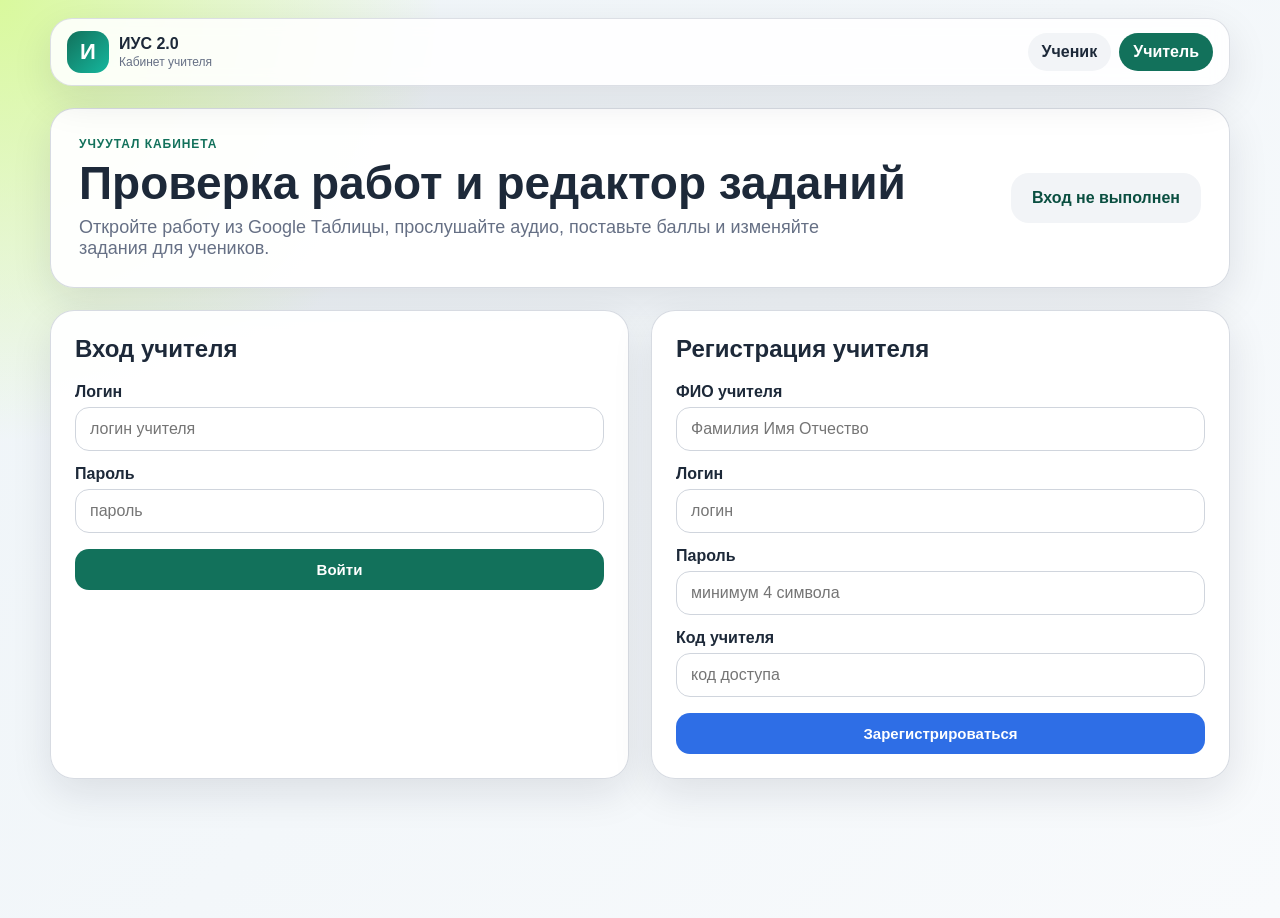
==== commit ec41d69c: "Update expert.html" ====
--- a/expert.html
+++ b/expert.html
@@ -39,7 +39,6 @@
     </div>
     <div class="panel">
       <h2>Регистрация учителя</h2>
-      <p class="muted">Код учителя: <strong>SAHA2026</strong>. Потом можно поменять в коде.</p>
       <label>ФИО учителя</label>
       <input id="reg-fullname" type="text" placeholder="Фамилия Имя Отчество">
       <label>Логин</label>
